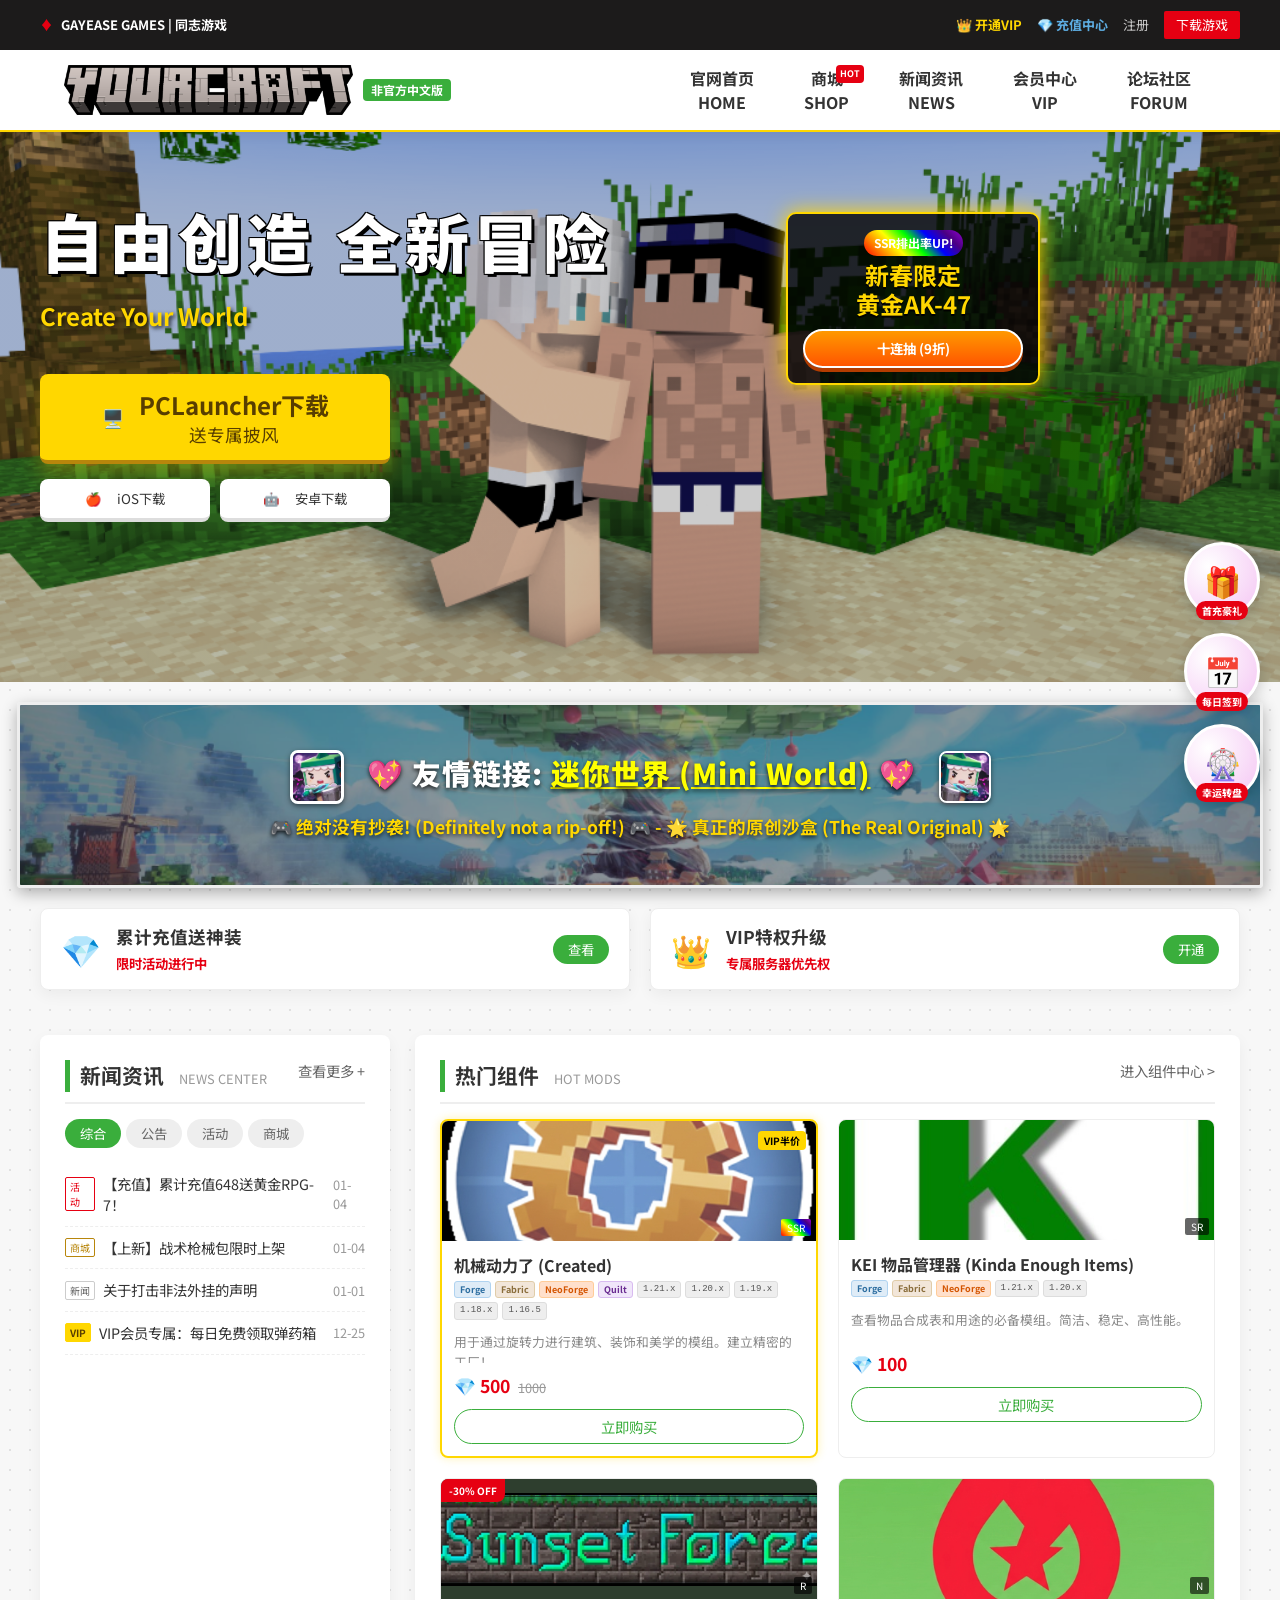
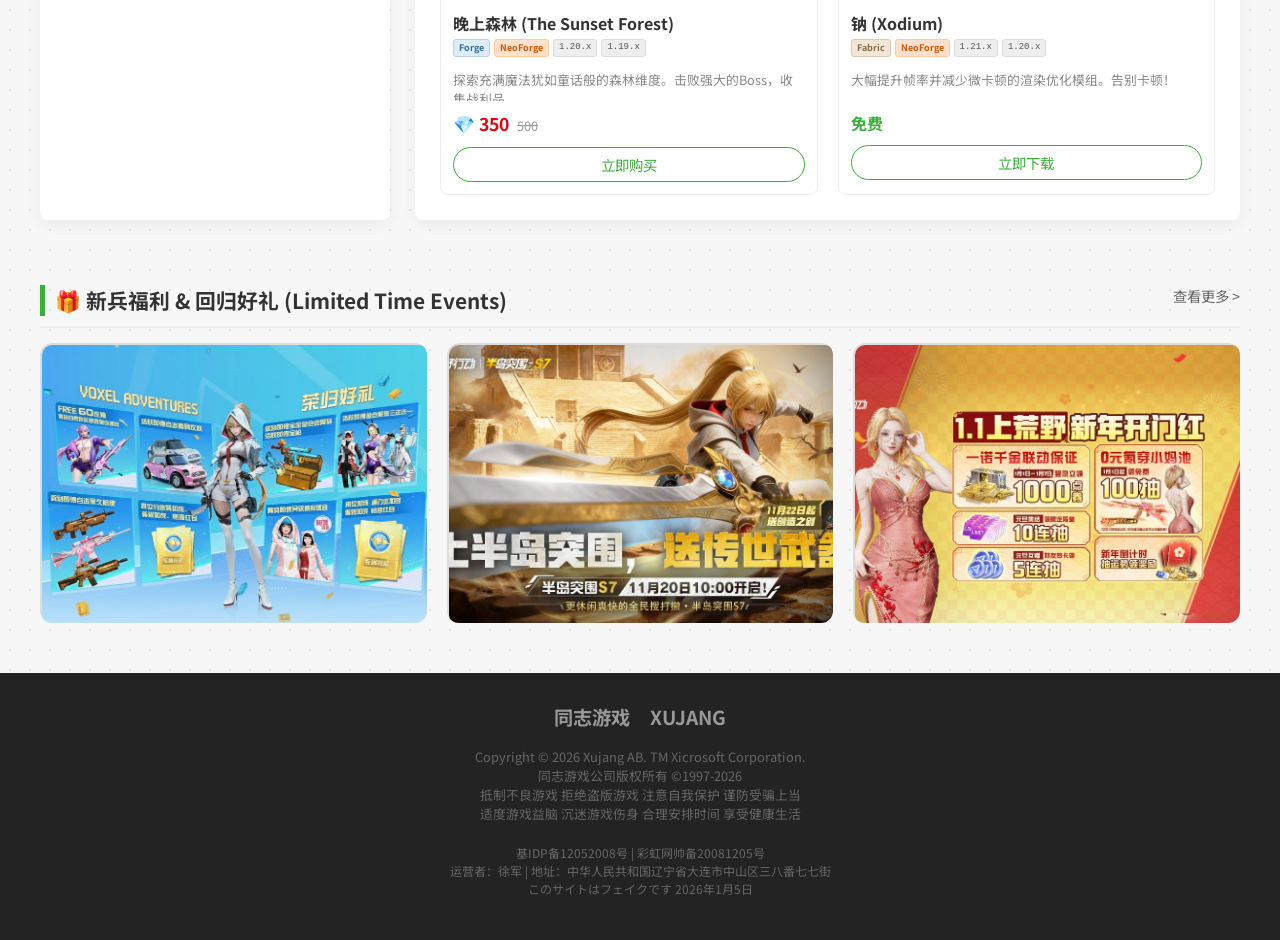
==== index.html @ a00af32f "Update index.html" ====
<!DOCTYPE html>
<html lang="zh-CN">

<head>
    <meta charset="UTF-8">
    <meta name="viewport" content="width=device-width, initial-scale=1.0">
    <title>你的世界 Yourcraft中国版 - 非官方网站</title>
    <link rel="stylesheet" href="style.css">
    <link rel="preconnect" href="https://fonts.googleapis.com">
    <link rel="preconnect" href="https://fonts.gstatic.com" crossorigin>
    <link href="https://fonts.googleapis.com/css2?family=Noto+Sans+SC:wght@400;500;700;900&display=swap"
        rel="stylesheet">
</head>

<body>

    <!-- Floating Icons -->
    <div class="floating-icons">
        <div class="float-item pulse">
            <span class="float-text">首充豪礼</span>
            <div class="float-icon">🎁</div>
        </div>
        <div class="float-item bounce">
            <span class="float-text">每日签到</span>
            <div class="float-icon">📅</div>
        </div>
        <div class="float-item spin">
            <span class="float-text">幸运转盘</span>
            <div class="float-icon">🎡</div>
        </div>
    </div>

    <!-- NetEase Header -->
    <div class="ne-header">
        <div class="ne-header-inner">
            <div class="ne-logo">
                <span class="ne-icon">♦</span>
                <span class="ne-text">GAYEASE GAMES | 同志游戏</span>
            </div>
            <div class="ne-nav">
                <a href="#" class="vip-link">👑 开通VIP</a>
                <a href="#" class="charge-link">💎 充值中心</a>
                <a href="#">注册</a>
                <a href="#" class="ne-accent">下载游戏</a>
            </div>
        </div>
    </div>

    <!-- Game Nav -->
    <nav class="game-nav">
        <div class="logo-area">
            <img src="yourcraft.png" alt="YOURCRAFT Logo">
            <span class="cn-title">非官方中文版</span>
        </div>
        <ul class="nav-links">
            <li><a href="#" class="active">官网首页<br><span>HOME</span></a></li>
            <li><a href="#">商城<br><span>SHOP</span><span class="badge-new">HOT</span></a></li>
            <li><a href="#">新闻资讯<br><span>NEWS</span></a></li>
            <li><a href="#">会员中心<br><span>VIP</span></a></li>
            <li><a href="#">论坛社区<br><span>FORUM</span></a></li>
        </ul>
    </nav>

    <!-- Hero Section -->
    <header class="hero-section"
        style="background-image: linear-gradient(rgba(0,0,0,0.2), rgba(0,0,0,0.2)), url('hero_bg.png');">
        <div class="hero-content">
            <h1 class="hero-slogan">
                <span class="main-slogan">自由创造 全新冒险</span>
                <span class="sub-slogan">Create Your World</span>
            </h1>

            <!-- Gacha Banner -->
            <div class="gacha-banner">
                <div class="gacha-tag">SSR排出率UP!</div>
                <div class="gacha-title">新春限定<br>黄金AK-47</div>
                <button class="btn-gacha">十连抽 (9折)</button>
            </div>

            <div class="hero-actions">
                <button class="btn-download pc-dl">
                    <span class="icon">🖥️</span>
                    <div class="text">
                        <span class="big">PCLauncher下载</span>
                        <span class="small">送专属披风</span>
                    </div>
                </button>
                <div class="mobile-dls">
                    <button class="btn-download mob-dl">
                        <span class="icon">🍎</span> iOS下载
                    </button>
                    <button class="btn-download mob-dl">
                        <span class="icon">🤖</span> 安卓下载
                    </button>
                </div>
            </div>
        </div>
    </header>

    <!-- Mini World Banner (Crossover?) -->
    <div class="mini-world-banner-enhanced">
        <h3>
            <img src="mini_world_icon.png" alt="Mini World Icon"
                style="height: 48px; vertical-align: middle; margin-right: 15px; border: 3px solid white; border-radius: 8px; box-shadow: 0 2px 5px rgba(0,0,0,0.5);">
            💖 友情链接: <a href="https://www.miniworldgame.com/" target="_blank"
                style="color: yellow; text-decoration: underline;">迷你世界 (Mini World)</a> 💖
            <img src="mini_world_icon.png" alt="Mini World Icon"
                style="height: 48px; vertical-align: middle; margin-left: 15px; border: 2px solid white; border-radius: 8px; transform: scaleX(-1); box-shadow: 0 2px 5px rgba(0,0,0,0.5);">
        </h3>
        <p>🎮 绝对没有抄袭! (Definitely not a rip-off!) 🎮 - 🌟 真正的原创沙盒 (The Real Original) 🌟</p>
    </div>

    <!-- Main Content -->
    <main class="main-container">

        <!-- Login Bonus / VIP Promo -->
        <section class="promo-bar">
            <div class="promo-item">
                <span class="promo-icon">💎</span>
                <div class="promo-text">
                    <strong>累计充值送神装</strong>
                    <small>限时活动进行中</small>
                </div>
                <button class="btn-mini">查看</button>
            </div>
            <div class="promo-item">
                <span class="promo-icon">👑</span>
                <div class="promo-text">
                    <strong>VIP特权升级</strong>
                    <small>专属服务器优先权</small>
                </div>
                <button class="btn-mini">开通</button>
            </div>
        </section>

        <!-- News Section -->
        <section class="news-section">
            <div class="section-header">
                <h2>新闻资讯 <small>NEWS CENTER</small></h2>
                <a href="#" class="more-link">查看更多 +</a>
            </div>
            <div class="news-tabs">
                <button class="tab active">综合</button>
                <button class="tab">公告</button>
                <button class="tab">活动</button>
                <button class="tab">商城</button>
            </div>
            <ul class="news-list">
                <li>
                    <span class="tag event">活动</span>
                    <a href="#">【充值】累计充值648送黄金RPG-7！</a>
                    <span class="date">01-04</span>
                </li>
                <li>
                    <span class="tag shop">商城</span>
                    <a href="#">【上新】战术枪械包限时上架</a>
                    <span class="date">01-04</span>
                </li>
                <li>
                    <span class="tag">新闻</span>
                    <a href="#">关于打击非法外挂的声明</a>
                    <span class="date">01-01</span>
                </li>
                <li>
                    <span class="tag vip">VIP</span>
                    <a href="#">VIP会员专属：每日免费领取弹药箱</a>
                    <span class="date">12-25</span>
                </li>
            </ul>
        </section>

        <!-- Mod Showcase (Shop Style) -->
        <section class="mod-section">
            <div class="section-header">
                <h2>热门组件 <small>HOT MODS</small></h2>
                <a href="#" class="more-link">进入组件中心 ></a>
            </div>

            <div class="mod-grid">

                <!-- Mod 1: Created -->
                <div class="mod-card ssr">
                    <div class="vip-tag">VIP半价</div>
                    <div class="mod-img">
                        <img src="icon_created.jpg" alt="Created Mod Icon">
                        <span class="mod-tag">SSR</span>
                    </div>
                    <div class="mod-info">
                        <h3>机械动力了 (Created)</h3>
                        <div class="mod-meta-tags">
                            <span class="meta-tag meta-loader forge">Forge</span>
                            <span class="meta-tag meta-loader fabric">Fabric</span>
                            <span class="meta-tag meta-loader neoforge">NeoForge</span>
                            <span class="meta-tag meta-loader quilt">Quilt</span>
                            <span class="meta-tag meta-ver">1.21.x</span>
                            <span class="meta-tag meta-ver">1.20.x</span>
                            <span class="meta-tag meta-ver">1.19.x</span>
                            <span class="meta-tag meta-ver">1.18.x</span>
                            <span class="meta-tag meta-ver">1.16.5</span>
                        </div>
                        <p class="desc">用于通过旋转力进行建筑、装饰和美学的模组。建立精密的工厂！</p>
                        <div class="price-area">
                            <span class="price">💎 500</span>
                            <span class="original-price">1000</span>
                        </div>
                        <button class="btn-buy">立即购买</button>
                    </div>
                </div>

                <!-- Mod 2: KEI -->
                <div class="mod-card sr">
                    <div class="mod-img">
                        <img src="icon_kei.jpg" alt="KEI Icon">
                        <span class="mod-tag">SR</span>
                    </div>
                    <div class="mod-info">
                        <h3>KEI 物品管理器 (Kinda Enough Items)</h3>
                        <div class="mod-meta-tags">
                            <span class="meta-tag meta-loader forge">Forge</span>
                            <span class="meta-tag meta-loader fabric">Fabric</span>
                            <span class="meta-tag meta-loader neoforge">NeoForge</span>
                            <span class="meta-tag meta-ver">1.21.x</span>
                            <span class="meta-tag meta-ver">1.20.x</span>
                        </div>
                        <p class="desc">查看物品合成表和用途的必备模组。简洁、稳定、高性能。</p>
                        <div class="price-area">
                            <span class="price">💎 100</span>
                        </div>
                        <button class="btn-buy">立即购买</button>
                    </div>
                </div>

                <!-- Mod 3: The Sunset Forest -->
                <div class="mod-card">
                    <div class="discount-tag">-30% OFF</div>
                    <div class="mod-img">
                        <img src="icon_sunset_forest.png" alt="Sunset Forest Icon"
                            style="object-fit: contain; background-color: #2e3e2e;">
                        <span class="mod-tag">R</span>
                    </div>
                    <div class="mod-info">
                        <h3>晚上森林 (The Sunset Forest)</h3>
                        <div class="mod-meta-tags">
                            <span class="meta-tag meta-loader forge">Forge</span>
                            <span class="meta-tag meta-loader neoforge">NeoForge</span>
                            <span class="meta-tag meta-ver">1.20.x</span>
                            <span class="meta-tag meta-ver">1.19.x</span>
                        </div>
                        <p class="desc">探索充满魔法犹如童话般的森林维度。击败强大的Boss，收集战利品。</p>
                        <div class="price-area">
                            <span class="price">💎 350</span>
                            <span class="original-price">500</span>
                        </div>
                        <button class="btn-buy">立即购买</button>
                    </div>
                </div>

                <!-- Mod 4: Xodium -->
                <div class="mod-card">
                    <div class="mod-img">
                        <img src="icon_xodium.png" alt="Xodium Icon">
                        <span class="mod-tag">N</span>
                    </div>
                    <div class="mod-info">
                        <h3>钠 (Xodium)</h3>
                        <div class="mod-meta-tags">
                            <span class="meta-tag meta-loader fabric">Fabric</span>
                            <span class="meta-tag meta-loader neoforge">NeoForge</span>
                            <span class="meta-tag meta-ver">1.21.x</span>
                            <span class="meta-tag meta-ver">1.20.x</span>
                        </div>
                        <p class="desc">大幅提升帧率并减少微卡顿的渲染优化模组。告别卡顿！</p>
                        <div class="price-area">
                            <span class="free">免费</span>
                        </div>
                        <button class="btn-buy">立即下载</button>
                    </div>
                </div>

            </div>
        </section>

        <!-- Skin Promo Section (Events Grid) -->
        <section class="section-container" style="margin-top: 40px; grid-column: 1 / -1;">
            <div class="section-header">
                <h2>🎁 新兵福利 & 回归好礼 (Limited Time Events)</h2>
                <span class="more-link">查看更多 ></span>
            </div>

            <!-- Layout: Top Hero + Bottom Grid -->
            <!-- Layout: Uniform Grid (Clickable Images) -->
            <div class="promo-grid">
                <!-- Banner 1: Voxel Adventures -->
                <a href="#" class="skin-promo-banner clickable-banner">
                    <img src="banner_voxel.png" alt="Voxel Adventures"
                        style="width: 100%; height: 100%; object-fit: cover; border-radius: 12px; border: 2px solid #ddd; box-shadow: 0 4px 10px rgba(0,0,0,0.1);">
                </a>

                <!-- Banner 2: S7 Update -->
                <a href="#" class="skin-promo-banner clickable-banner">
                    <img src="banner_s7.jpg" alt="S7 Update"
                        style="width: 100%; height: 100%; object-fit: cover; border-radius: 12px; border: 2px solid #ddd; box-shadow: 0 4px 10px rgba(0,0,0,0.1);">
                </a>

                <!-- Banner 3: New Year -->
                <a href="#" class="skin-promo-banner clickable-banner">
                    <img src="banner_newyear.jpg" alt="New Year Event"
                        style="width: 100%; height: 100%; object-fit: cover; border-radius: 12px; border: 2px solid #ddd; box-shadow: 0 4px 10px rgba(0,0,0,0.1);">
                </a>
            </div>
        </section>

    </main>

    <footer class="cn-footer">
        <div class="footer-logos">
            <span>同志游戏</span>
            <span>XUJANG</span>
        </div>
        <div class="footer-info">
            <p>Copyright © 2026 Xujang AB. TM Xicrosoft Corporation.<br>
                同志游戏公司版权所有 ©1997-2026 <br>
                抵制不良游戏 拒绝盗版游戏 注意自我保护 谨防受骗上当<br>
                适度游戏益脑 沉迷游戏伤身 合理安排时间 享受健康生活</p>
            <p class="icp-info" style="margin-top: 20px; color: #666; font-size: 12px;">
                基IDP备12052008号 | 彩虹网帅备20081205号<br>
                运营者：徐军 | 地址：中华人民共和国辽宁省大连市中山区三八番七七街<br>
                このサイトはフェイクです 2026年1月5日
            </p>
        </div>
    </footer>

</body>

</html>
---- style.css ----
@charset "UTF-8";

:root {
    --ne-red: #e60012;
    --ne-black: #1c1b1b;
    --mc-green: #3aae3c;
    --gold: #ffd700;
    --gold-dark: #b8860b;
    --vip-purple: #9b59b6;
    --ssr-rainbow: linear-gradient(45deg, #ff0000, #ff7f00, #ffff00, #00ff00, #0000ff, #4b0082, #9400d3);

    --text-main: #333333;
    --bg-light: #f7f7f7;
}

body {
    margin: 0;
    padding: 0;
    font-family: "Noto Sans SC", "Microsoft YaHei", sans-serif;
    color: var(--text-main);
    background-color: var(--bg-light);
    line-height: 1.5;
    /* 背景にうっすら「課金」を連想させるダイヤモンドパターン（冗談半分） */
    background-image: radial-gradient(#e0e0e0 10%, transparent 10%);
    background-size: 20px 20px;
}

a {
    text-decoration: none;
    color: inherit;
    transition: 0.2s;
}

ul {
    list-style: none;
    padding: 0;
    margin: 0;
}

button {
    font-family: inherit;
}

/* Animations */
@keyframes pulse {
    0% {
        transform: scale(1);
    }

    50% {
        transform: scale(1.05);
        box-shadow: 0 0 15px rgba(255, 215, 0, 0.8);
    }

    100% {
        transform: scale(1);
    }
}

@keyframes bounce {

    0%,
    20%,
    50%,
    80%,
    100% {
        transform: translateY(0);
    }

    40% {
        transform: translateY(-10px);
    }

    60% {
        transform: translateY(-5px);
    }
}

@keyframes spin {
    0% {
        transform: rotate(0deg);
    }

    100% {
        transform: rotate(360deg);
    }
}

@keyframes shine {
    0% {
        background-position: -200%;
    }

    100% {
        background-position: 200%;
    }
}

/* Floating Icons */
.floating-icons {
    position: fixed;
    right: 20px;
    bottom: 100px;
    z-index: 2000;
    display: flex;
    flex-direction: column;
    gap: 15px;
}

.float-item {
    width: 70px;
    height: 70px;
    background: radial-gradient(circle at 30% 30%, #fff, #f4c4f3);
    border-radius: 50%;
    border: 3px solid #fff;
    box-shadow: 0 5px 15px rgba(0, 0, 0, 0.2);
    display: flex;
    flex-direction: column;
    align-items: center;
    justify-content: center;
    cursor: pointer;
    position: relative;
    transition: transform 0.2s;
}

.float-item:hover {
    transform: scale(1.1);
}

.float-icon {
    font-size: 30px;
}

.float-text {
    font-size: 10px;
    background: var(--ne-red);
    color: white;
    padding: 2px 6px;
    border-radius: 10px;
    position: absolute;
    bottom: -5px;
    white-space: nowrap;
    font-weight: bold;
}

.pulse {
    animation: pulse 2s infinite;
}

.bounce {
    animation: bounce 3s infinite;
}

/* Header */
.ne-header {
    background-color: var(--ne-black);
    height: 50px;
    color: #ccc;
    font-size: 13px;
    position: relative;
    z-index: 1000;
}

.ne-header-inner {
    max-width: 1200px;
    margin: 0 auto;
    height: 100%;
    display: flex;
    justify-content: space-between;
    align-items: center;
    padding: 0 20px;
}

.ne-logo {
    display: flex;
    align-items: center;
    gap: 8px;
    font-weight: bold;
    color: white;
}

.ne-icon {
    color: var(--ne-red);
}

.ne-nav {
    display: flex;
    gap: 15px;
    align-items: center;
}

.ne-nav a:hover {
    color: white;
}

.vip-link {
    color: var(--gold);
    display: flex;
    align-items: center;
    gap: 4px;
    font-weight: bold;
    animation: pulse 3s infinite;
}

.charge-link {
    color: #5dade2;
    font-weight: bold;
}

.ne-accent {
    background: var(--ne-red);
    color: white !important;
    padding: 4px 12px;
    border-radius: 2px;
}

/* Game Nav */
.game-nav {
    background: rgba(255, 255, 255, 0.98);
    height: 80px;
    border-bottom: 2px solid var(--gold);
    /* Gold Border */
    position: sticky;
    top: 0;
    z-index: 900;
    box-shadow: 0 5px 10px rgba(0, 0, 0, 0.05);
}

.game-nav .logo-area {
    float: left;
    height: 100%;
    margin-left: 5%;
    display: flex;
    align-items: center;
    gap: 10px;
}

.game-nav .logo-area img {
    height: 50px;
    width: auto;
}

.cn-title {
    background: var(--mc-green);
    color: white;
    padding: 2px 8px;
    border-radius: 4px;
    font-size: 12px;
    font-weight: bold;
}

.nav-links {
    float: right;
    margin-right: 5%;
    display: flex;
    height: 100%;
}

.nav-links li {
    height: 100%;
}

.nav-links a {
    display: flex;
    flex-direction: column;
    justify-content: center;
    align-items: center;
    padding: 0 25px;
    height: 100%;
    font-size: 16px;
    font-weight: bold;
    color: #333;
    position: relative;
}

.badge-new {
    position: absolute;
    top: 15px;
    right: 10px;
    background: var(--ne-red);
    color: white;
    font-size: 9px;
    padding: 2px 4px;
    border-radius: 4px;
    animation: bounce 2s infinite;
}

/* Hero Section */
.hero-section {
    height: 550px;
    background: linear-gradient(rgba(0, 0, 0, 0.2), rgba(0, 0, 0, 0.2)), url('https://placehold.co/1920x600/55cc55/222222?text=Minecraft+China+Server');
    background-size: cover;
    background-position: center;
    position: relative;
    overflow: hidden;
    color: white;
}

.hero-content {
    max-width: 1200px;
    margin: 0 auto;
    padding: 60px 20px;
    position: relative;
    height: 100%;
}

.hero-slogan {
    margin: 0;
    text-shadow: 0 4px 10px rgba(0, 0, 0, 0.8);
    position: relative;
    z-index: 10;
}

.main-slogan {
    display: block;
    font-size: 4rem;
    font-weight: 900;
    letter-spacing: 5px;
    color: #ffffff;
    text-shadow:
        3px 3px 0 #000,
        -1px -1px 0 #000,
        1px -1px 0 #000,
        -1px 1px 0 #000,
        1px 1px 0 #000;
}

.sub-slogan {
    display: block;
    font-size: 1.5rem;
    margin-top: 10px;
    color: #ffd700;
    text-shadow: 2px 2px 4px rgba(0, 0, 0, 0.8);
    font-weight: bold;
}

/* Gacha Banner Overlay */
.gacha-banner {
    position: absolute;
    right: 220px;
    /* Adjust based on character pos */
    top: 80px;
    background: rgba(0, 0, 0, 0.8);
    border: 2px solid var(--gold);
    border-radius: 10px;
    padding: 15px;
    text-align: center;
    width: 220px;
    box-shadow: 0 0 20px var(--gold);
    animation: pulse 4s infinite;
}

.gacha-tag {
    background: var(--ssr-rainbow);
    color: white;
    font-weight: bold;
    font-size: 12px;
    display: inline-block;
    padding: 4px 10px;
    border-radius: 20px;
    margin-bottom: 5px;
}

.gacha-title {
    color: var(--gold);
    font-size: 1.5rem;
    font-weight: bold;
    line-height: 1.2;
    margin-bottom: 10px;
    text-shadow: 0 2px 0 #000;
}

.btn-gacha {
    background: linear-gradient(to bottom, #ff9900, #ff5500);
    border: 2px solid #ffffff;
    color: white;
    font-weight: bold;
    width: 100%;
    padding: 8px;
    border-radius: 20px;
    cursor: pointer;
    box-shadow: 0 4px 0 #b33c00;
}

.btn-gacha:active {
    box-shadow: none;
    transform: translateY(4px);
}

/* Download Buttons */
.hero-actions {
    margin-top: 40px;
    display: flex;
    flex-direction: column;
    gap: 15px;
    max-width: 350px;
}

.btn-download {
    background: var(--gold);
    border: none;
    border-bottom: 4px solid var(--gold-dark);
    color: #583e00;
    border-radius: 8px;
    padding: 10px 20px;
    cursor: pointer;
    display: flex;
    align-items: center;
    justify-content: center;
    gap: 15px;
    position: relative;
    overflow: hidden;
}

/* Shiny effect on button */
.btn-download::after {
    content: '';
    position: absolute;
    top: 0;
    left: -100%;
    width: 50%;
    height: 100%;
    background: linear-gradient(skewX(-20deg), transparent 0%, rgba(255, 255, 255, 0.4) 50%, transparent 100%);
    animation: shine 3s infinite;
}

.btn-download.pc-dl {
    height: 90px;
    font-size: 1.1rem;
    box-shadow: 0 10px 20px rgba(255, 215, 0, 0.3);
}

.big {
    display: block;
    font-size: 1.5rem;
    font-weight: bold;
}

.mobile-dls {
    display: flex;
    gap: 10px;
}

.mobile-dls .btn-download {
    flex: 1;
    background: #fff;
    color: #333;
    border-bottom-color: #ddd;
    padding: 10px;
}

.hero-character {
    position: absolute;
    right: 20px;
    bottom: 0;
    pointer-events: none;
}

/* Main Content */
.main-container {
    max-width: 1200px;
    margin: -40px auto 50px;
    position: relative;
    padding: 0 20px;
    display: grid;
    grid-template-columns: 350px 1fr;
    gap: 25px;
}

/* Promo Bar */
.promo-bar {
    grid-column: 1 / -1;
    display: flex;
    gap: 20px;
    margin-bottom: 20px;
}

.promo-item {
    flex: 1;
    background: white;
    padding: 15px 20px;
    border-radius: 8px;
    display: flex;
    align-items: center;
    gap: 15px;
    box-shadow: 0 5px 15px rgba(0, 0, 0, 0.05);
    border: 1px solid #eee;
}

.promo-icon {
    font-size: 2rem;
}

.promo-text {
    flex: 1;
}

.promo-text strong {
    display: block;
    color: var(--text-main);
    font-size: 1.1rem;
}

.promo-text small {
    color: var(--ne-red);
    font-weight: bold;
}

.btn-mini {
    background: var(--mc-green);
    color: white;
    border: none;
    padding: 5px 15px;
    border-radius: 20px;
    cursor: pointer;
}

/* News Section */
.news-section {
    background: white;
    padding: 25px;
    border-radius: 8px;
    box-shadow: 0 5px 15px rgba(0, 0, 0, 0.05);
}

.section-header {
    display: flex;
    justify-content: space-between;
    border-bottom: 2px solid #eee;
    margin-bottom: 15px;
    padding-bottom: 10px;
}

.section-header h2 {
    margin: 0;
    font-size: 1.3rem;
    border-left: 5px solid var(--mc-green);
    padding-left: 10px;
}

.section-header small {
    font-size: 0.8rem;
    color: #999;
    margin-left: 10px;
    font-weight: normal;
}

.more-link {
    font-size: 0.9rem;
    color: #666;
}

.news-tabs {
    display: flex;
    gap: 5px;
    margin-bottom: 15px;
}

.tab {
    background: #eee;
    border: none;
    padding: 5px 15px;
    border-radius: 15px;
    cursor: pointer;
    color: #666;
}

.tab.active {
    background: var(--mc-green);
    color: white;
}

.news-list li {
    display: flex;
    align-items: center;
    padding: 10px 0;
    border-bottom: 1px dashed #eee;
    font-size: 0.9rem;
}

.tag {
    border: 1px solid #ccc;
    font-size: 10px;
    padding: 1px 4px;
    margin-right: 8px;
    border-radius: 2px;
    color: #666;
}

.tag.event {
    border-color: var(--ne-red);
    color: var(--ne-red);
}

.tag.shop {
    border-color: var(--gold-dark);
    color: var(--gold-dark);
}

.tag.vip {
    background: var(--gold);
    border-color: var(--gold);
    color: #583e00;
    font-weight: bold;
}

.date {
    margin-left: auto;
    color: #999;
    font-size: 0.8rem;
}

/* Mod Store Section */
.mod-section {
    background: white;
    padding: 25px;
    border-radius: 8px;
    box-shadow: 0 5px 15px rgba(0, 0, 0, 0.05);
}

.mod-grid {
    display: grid;
    grid-template-columns: repeat(2, 1fr);
    gap: 20px;
}

.mod-card {
    border: 1px solid #eee;
    border-radius: 8px;
    overflow: hidden;
    position: relative;
    transition: 0.2s;
}

.mod-card:hover {
    transform: translateY(-3px);
    box-shadow: 0 10px 20px rgba(0, 0, 0, 0.1);
}

/* Rarity Styles */
.mod-card.ssr {
    border: 2px solid var(--gold);
    box-shadow: 0 0 10px rgba(255, 215, 0, 0.3);
}

.ssr .mod-img .mod-tag {
    background: var(--ssr-rainbow);
}

.vip-tag {
    position: absolute;
    top: 10px;
    right: 10px;
    background: var(--gold);
    color: #000;
    font-size: 10px;
    font-weight: bold;
    padding: 2px 6px;
    border-radius: 4px;
    z-index: 10;
}

.discount-tag {
    position: absolute;
    top: 0;
    left: 0;
    background: var(--ne-red);
    color: white;
    font-size: 10px;
    font-weight: bold;
    padding: 4px 8px;
    border-bottom-right-radius: 8px;
    z-index: 10;
}

.mod-img {
    height: 120px;
    background: #f9f9f9;
    position: relative;
    display: flex;
    align-items: center;
    justify-content: center;
    overflow: hidden;
}

.mod-img img {
    width: 100%;
    height: 100%;
    object-fit: cover;
    transition: transform 0.3s;
}

.mod-card:hover .mod-img img {
    transform: scale(1.1);
}

.mod-tag {
    position: absolute;
    bottom: 5px;
    right: 5px;
    background: rgba(0, 0, 0, 0.6);
    color: white;
    padding: 1px 6px;
    border-radius: 2px;
    font-size: 10px;
}

.mod-info {
    padding: 12px;
}

.mod-info h3 {
    margin: 0 0 4px 0;
    font-size: 1rem;
}

.desc {
    font-size: 0.8rem;
    color: #888;
    margin-bottom: 10px;
    height: 2.4em;
    overflow: hidden;
}

.price-area {
    display: flex;
    align-items: baseline;
    gap: 8px;
    margin-bottom: 10px;
}

.price {
    font-weight: bold;
    color: var(--ne-red);
    font-size: 1.1rem;
}

.original-price {
    text-decoration: line-through;
    color: #999;
    font-size: 0.8rem;
}

.free {
    color: var(--mc-green);
    font-weight: bold;
}

.btn-buy {
    width: 100%;
    background: white;
    border: 1px solid var(--mc-green);
    color: var(--mc-green);
    padding: 6px 0;
    border-radius: 20px;
    cursor: pointer;
    font-size: 0.9rem;
}

.btn-buy:hover {
    background: var(--mc-green);
    color: white;
}

.btn-buy:hover {
    background: var(--mc-green);
    color: white;
}

/* Mod Meta Tags */
.mod-meta-tags {
    display: flex;
    flex-wrap: wrap;
    gap: 4px;
    margin-bottom: 8px;
}

.meta-tag {
    font-size: 9px;
    padding: 1px 5px;
    border-radius: 3px;
    border: 1px solid #ddd;
    color: #666;
    background: #f5f5f5;
}

.meta-loader.forge {
    background: #dfecf7;
    border-color: #b0d3f0;
    color: #2c6da0;
    font-weight: bold;
}

.meta-loader.fabric {
    background: #f2e6d9;
    border-color: #e0cca8;
    color: #8a6d3b;
    font-weight: bold;
}

.meta-loader.neoforge {
    background: #ffe0cc;
    border-color: #ffcc99;
    color: #d35400;
    font-weight: bold;
}

.meta-loader.quilt {
    background: #f0e6fa;
    border-color: #d8bbf0;
    color: #6a2c91;
    font-weight: bold;
}

.meta-ver {
    background: #eee;
    color: #555;
    font-family: monospace;
}

/* Footer */
.cn-footer {
    background: #232323;
    color: #666;
    padding: 30px 0;
    text-align: center;
    margin-top: 40px;
    font-size: 0.8rem;
}

.footer-logos {
    margin-bottom: 15px;
    color: #999;
    font-size: 1.2rem;
    font-weight: bold;
    display: flex;
    justify-content: center;
    gap: 20px;
}

/* Mini World Banner Enhanced */
.mini-world-banner-enhanced {
    max-width: 1200px;
    margin: 20px auto 60px;
    background: url('mini_world_banner_v2.png') center/cover no-repeat;
    position: relative;
    z-index: 5;
    padding: 20px;
    border-radius: 4px;
    /* More corporate radius */
    text-align: center;
    border: 3px solid #eee;
    /* Neutral border */
    box-shadow: 0 5px 15px rgba(0, 0, 0, 0.3);
    /* Professional shadow */
    display: flex;
    flex-direction: column;
    justify-content: center;
    align-items: center;
    height: 140px;
    overflow: hidden;
}

.mini-world-banner-enhanced::before {
    content: '';
    position: absolute;
    top: 0;
    left: 0;
    right: 0;
    bottom: 0;
    background: rgba(0, 0, 0, 0.4);
    /* Dark overlay */
    z-index: 1;
}

.mini-world-banner-enhanced h3,
.mini-world-banner-enhanced p {
    position: relative;
    z-index: 2;
    text-shadow: 0 2px 4px rgba(0, 0, 0, 0.8);
}

.mini-world-banner-enhanced h3 {
    margin: 0;
    color: #fff;
    font-size: 1.8rem;
    font-weight: 900;
    letter-spacing: 1px;
}

.mini-world-banner-enhanced p {
    margin: 10px 0 0;
    font-size: 1.1rem;
    color: #ffd700;
    font-weight: bold;
}

/* Skin Promo */
.skin-promo-banner {
    position: relative;
    margin-top: 15px;
    cursor: pointer;
    transition: transform 0.2s;
}

.skin-promo-banner:hover {
    transform: scale(1.01);
}

.btn-claim-reward {
    position: absolute;
    bottom: 20px;
    left: 50%;
    transform: translateX(-50%);
    background: linear-gradient(180deg, #ffeb3b, #fbc02d);
    color: #d32f2f;
    border: 2px solid #fff;
    padding: 10px 40px;
    font-size: 1.2rem;
    font-weight: 900;
    border-radius: 50px;
    box-shadow: 0 4px 0 #f57f17, 0 10px 20px rgba(0, 0, 0, 0.3);
    cursor: pointer;
    animation: bounce 2s infinite;
}

.btn-claim-reward:hover {
    background: linear-gradient(180deg, #ffffff, #fff176);
}

@keyframes bounce {

    0%,
    20%,
    50%,
    80%,
    100% {
        transform: translateX(-50%) translateY(0);
    }

    40% {
        transform: translateX(-50%) translateY(-10px);
    }

    60% {
        transform: translateX(-50%) translateY(-5px);
    }
}


/* Promo Grid (Horizontal) */
.promo-grid {
    display: flex;
    justify-content: space-between;
    gap: 20px;
}

.promo-grid .skin-promo-banner {
    flex: 1;
    margin-top: 0;
    /* Override default if needed */
}

/* Adjust button size for smaller columns */
.promo-grid .btn-claim-reward {
    padding: 8px 20px;
    font-size: 1rem;
    width: 80%;
    white-space: nowrap;
}


/* Promo Layout Updates */
.hero-btn {
    padding: 15px 50px !important;
    font-size: 1.5rem !important;
    bottom: 30px !important;
    text-shadow: 0 2px 4px rgba(0, 0, 0, 0.5);
}

.sub-btn {
    padding: 10px 30px !important;
    font-size: 1.1rem !important;
    bottom: 20px !important;
    width: auto !important;
    white-space: nowrap;
    color: #fff !important;
    text-shadow: 0 1px 3px rgba(0, 0, 0, 0.8) !important;
    border: 2px solid rgba(255, 255, 255, 0.8) !important;
}


/* Clickable Banner Hover Effects */
.clickable-banner {
    display: block;
    height: 280px;
    /* Force consistent and taller height */
    transition: transform 0.3s cubic-bezier(0.25, 0.8, 0.25, 1), box-shadow 0.3s;
    text-decoration: none;
    position: relative;
    overflow: hidden;
    border-radius: 12px;
}

.clickable-banner:hover {
    transform: translateY(-8px) scale(1.05);
    /* slightly stronger effect */
    box-shadow: 0 15px 30px rgba(0, 0, 0, 0.3) !important;
    z-index: 10;
}

.clickable-banner img {
    transition: filter 0.3s;
}

.clickable-banner:hover img {
    filter: brightness(1.1);
}
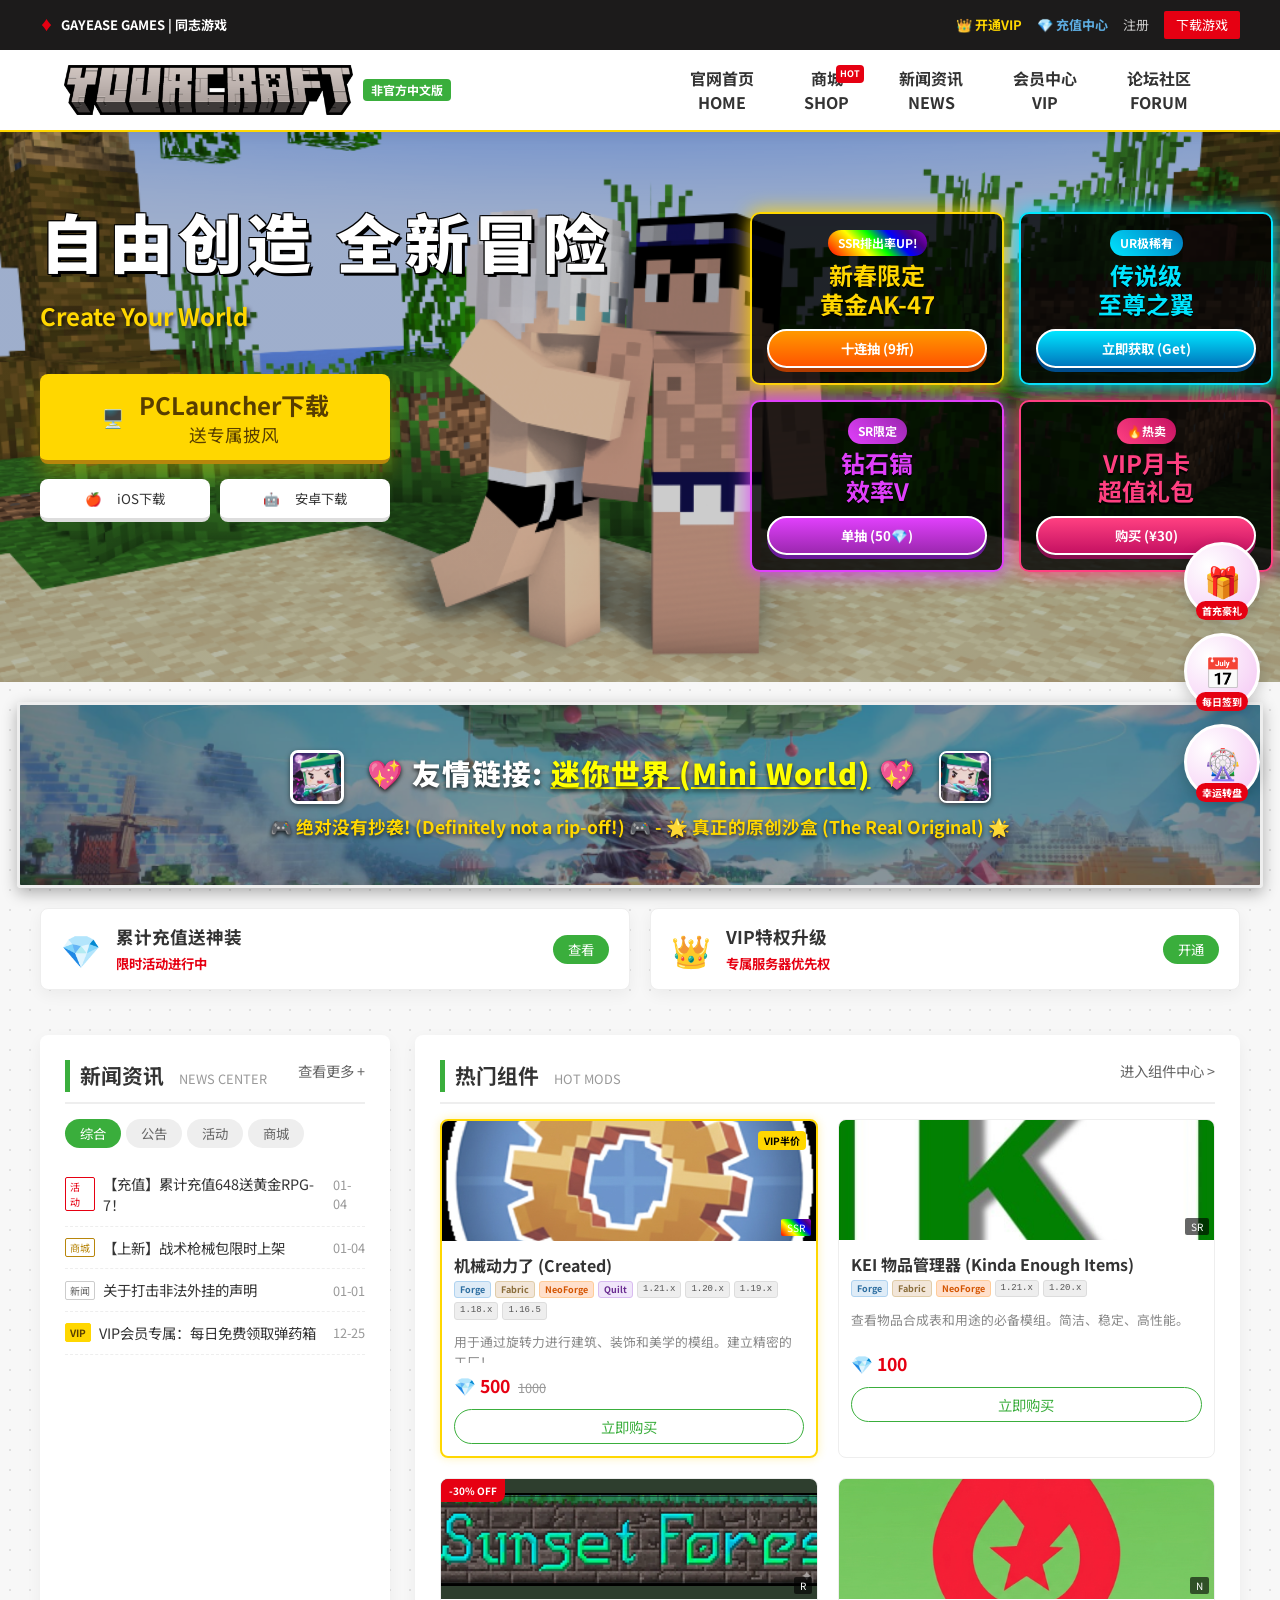
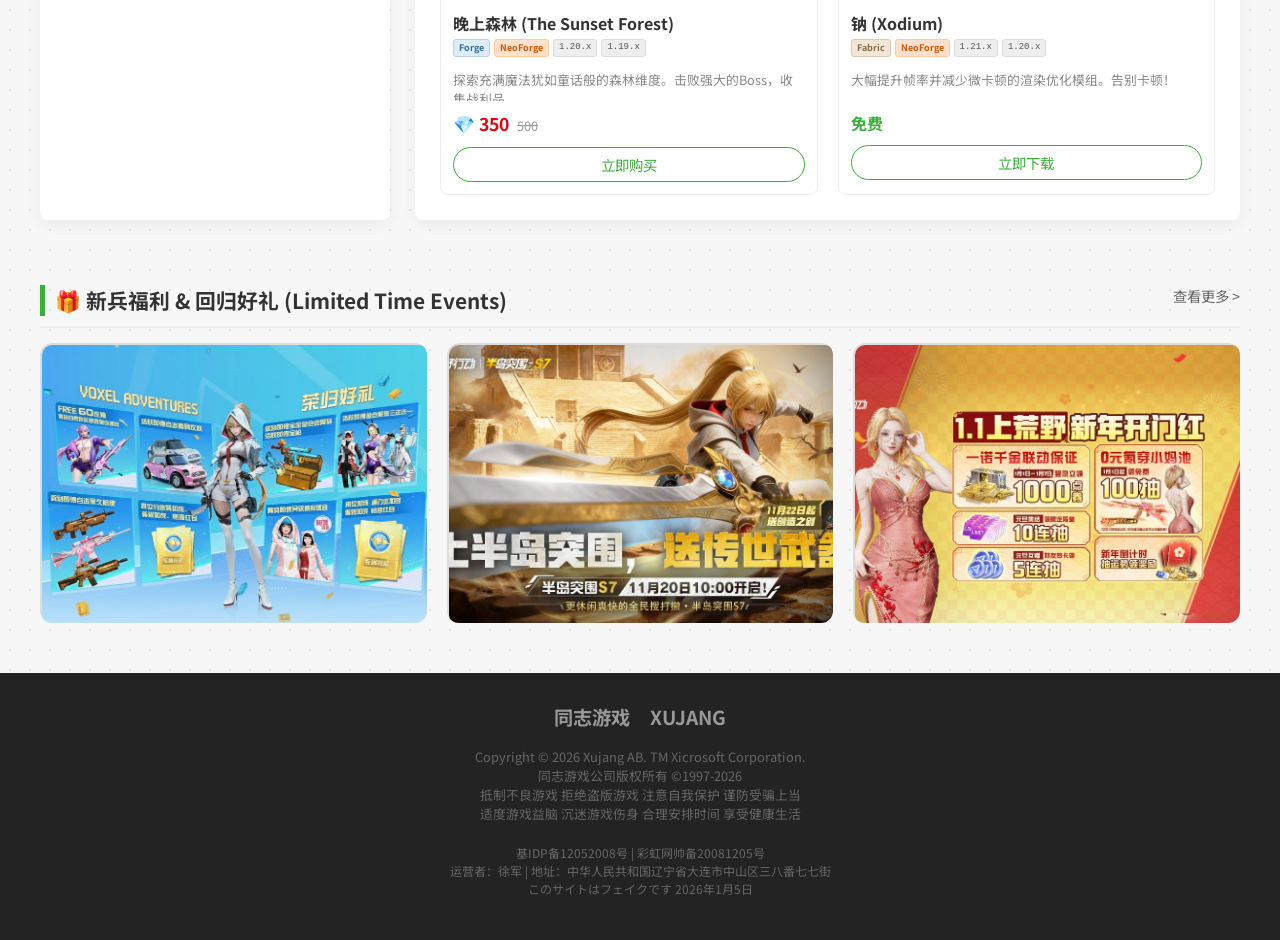
==== commit bc90b001: "リアルごみ" ====
--- a/index.html
+++ b/index.html
@@ -70,11 +70,41 @@
                 <span class="sub-slogan">Create Your World</span>
             </h1>
 
-            <!-- Gacha Banner -->
-            <div class="gacha-banner">
-                <div class="gacha-tag">SSR排出率UP!</div>
-                <div class="gacha-title">新春限定<br>黄金AK-47</div>
-                <button class="btn-gacha">十连抽 (9折)</button>
+            <!-- Gacha Container -->
+            <div class="gacha-container">
+                <!-- Banner 1: AK-47 -->
+                <div class="gacha-banner">
+                    <div class="gacha-tag">SSR排出率UP!</div>
+                    <div class="gacha-title">新春限定<br>黄金AK-47</div>
+                    <button class="btn-gacha">十连抽 (9折)</button>
+                </div>
+
+                <!-- Banner 2: Wings -->
+                <div class="gacha-banner" style="border-color: #00e5ff; box-shadow: 0 0 20px #00e5ff;">
+                    <div class="gacha-tag" style="background: linear-gradient(45deg, #00e5ff, #0077be);">UR极稀有</div>
+                    <div class="gacha-title" style="color: #00e5ff;">传说级<br>至尊之翼</div>
+                    <button class="btn-gacha"
+                        style="background: linear-gradient(to bottom, #00e5ff, #0077be); box-shadow: 0 4px 0 #004c8c;">立即获取
+                        (Get)</button>
+                </div>
+
+                <!-- Banner 3: Diamond Pickaxe -->
+                <div class="gacha-banner" style="border-color: #e040fb; box-shadow: 0 0 20px #e040fb;">
+                    <div class="gacha-tag" style="background: linear-gradient(45deg, #e040fb, #9c27b0);">SR限定</div>
+                    <div class="gacha-title" style="color: #e040fb;">钻石镐<br>效率V</div>
+                    <button class="btn-gacha"
+                        style="background: linear-gradient(to bottom, #e040fb, #9c27b0); box-shadow: 0 4px 0 #6a1b9a;">单抽
+                        (50💎)</button>
+                </div>
+
+                <!-- Banner 4: VIP Pass -->
+                <div class="gacha-banner" style="border-color: #ff4081; box-shadow: 0 0 20px #ff4081;">
+                    <div class="gacha-tag" style="background: linear-gradient(45deg, #ff4081, #c51162);">🔥热卖</div>
+                    <div class="gacha-title" style="color: #ff4081;">VIP月卡<br>超值礼包</div>
+                    <button class="btn-gacha"
+                        style="background: linear-gradient(to bottom, #ff4081, #c51162); box-shadow: 0 4px 0 #880e4f;">购买
+                        (¥30)</button>
+                </div>
             </div>
 
             <div class="hero-actions">
--- a/style.css
+++ b/style.css
@@ -1015,4 +1015,30 @@
 
 .clickable-banner:hover img {
     filter: brightness(1.1);
-}+}
+/* Gacha Container */
+.gacha-container {
+    position: absolute;
+    right: 50px;
+    top: 80px;
+    display: flex;
+    gap: 20px;
+    z-index: 20;
+}
+
+/* Reset individual banner positioning */
+.gacha-banner {
+    position: relative !important;
+    right: auto !important;
+    top: auto !important;
+}
+
+
+/* Update Gacha Container to 2x2 Grid */
+.gacha-container {
+    display: grid !important;
+    grid-template-columns: repeat(2, 1fr);
+    gap: 15px !important;
+    width: 460px;
+}
+
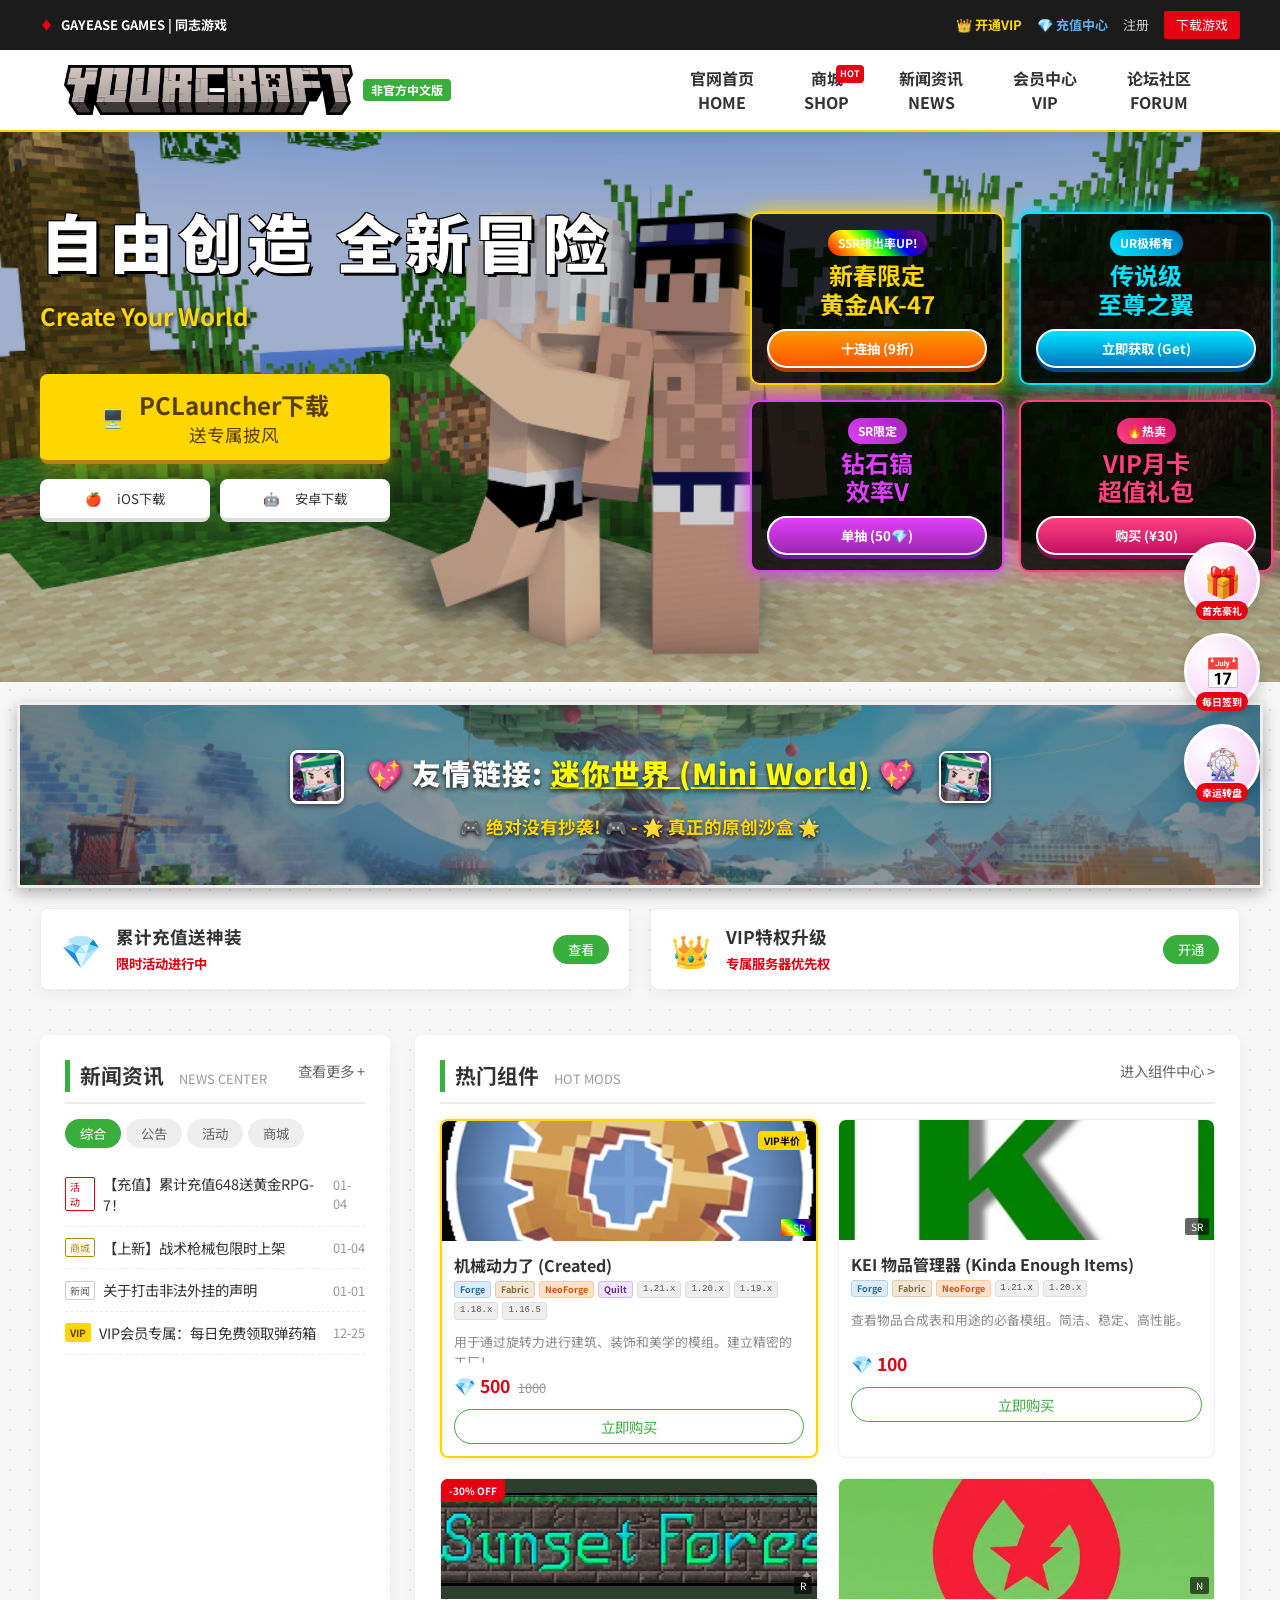
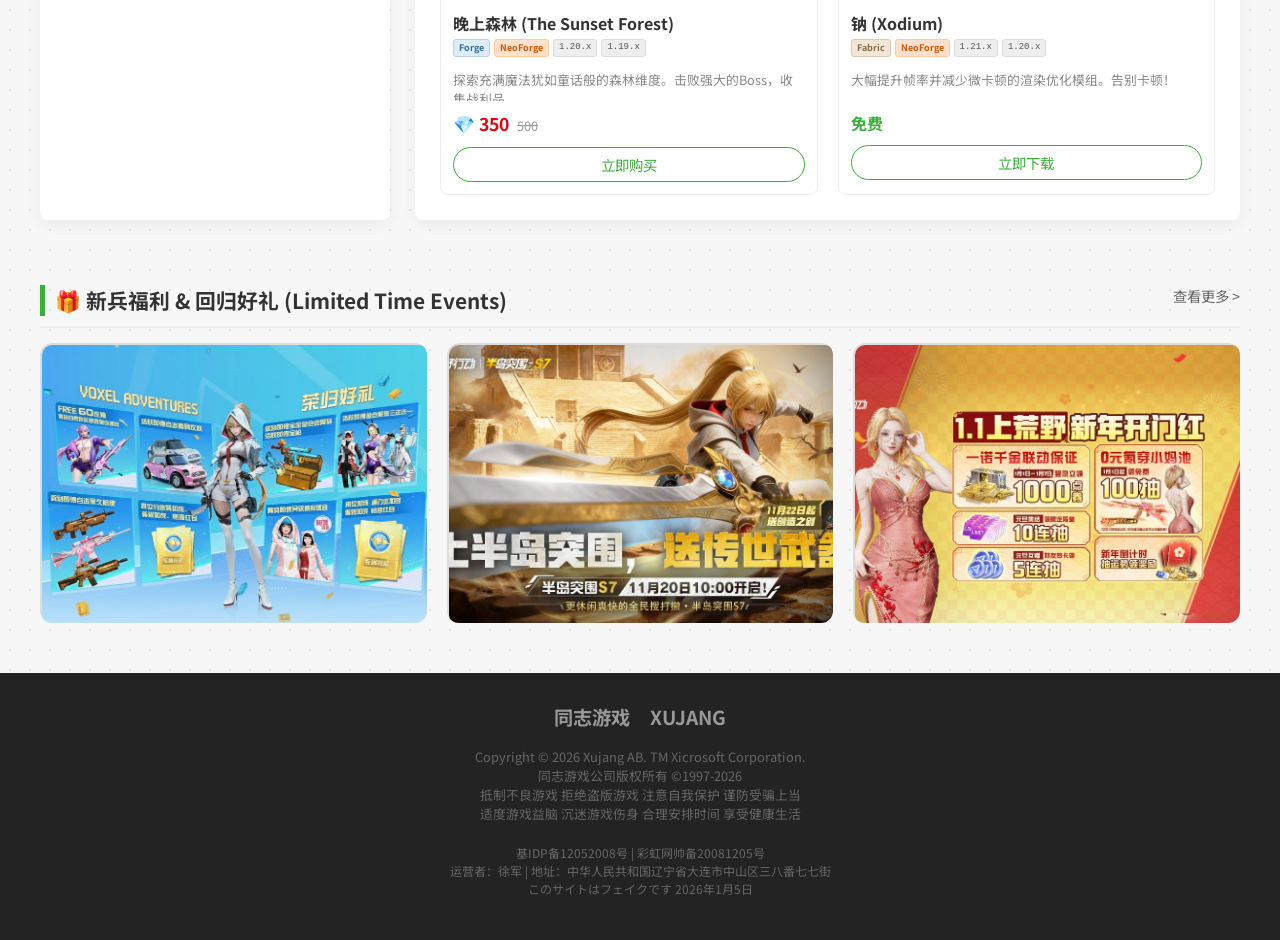
==== commit cf95c066: "Remove redundant text from description paragraph" ====
--- a/index.html
+++ b/index.html
@@ -137,7 +137,7 @@
             <img src="mini_world_icon.png" alt="Mini World Icon"
                 style="height: 48px; vertical-align: middle; margin-left: 15px; border: 2px solid white; border-radius: 8px; transform: scaleX(-1); box-shadow: 0 2px 5px rgba(0,0,0,0.5);">
         </h3>
-        <p>🎮 绝对没有抄袭! (Definitely not a rip-off!) 🎮 - 🌟 真正的原创沙盒 (The Real Original) 🌟</p>
+        <p>🎮 绝对没有抄袭! 🎮 - 🌟 真正的原创沙盒 🌟</p>
     </div>
 
     <!-- Main Content -->
@@ -362,4 +362,4 @@
 
 </body>
 
-</html>+</html>
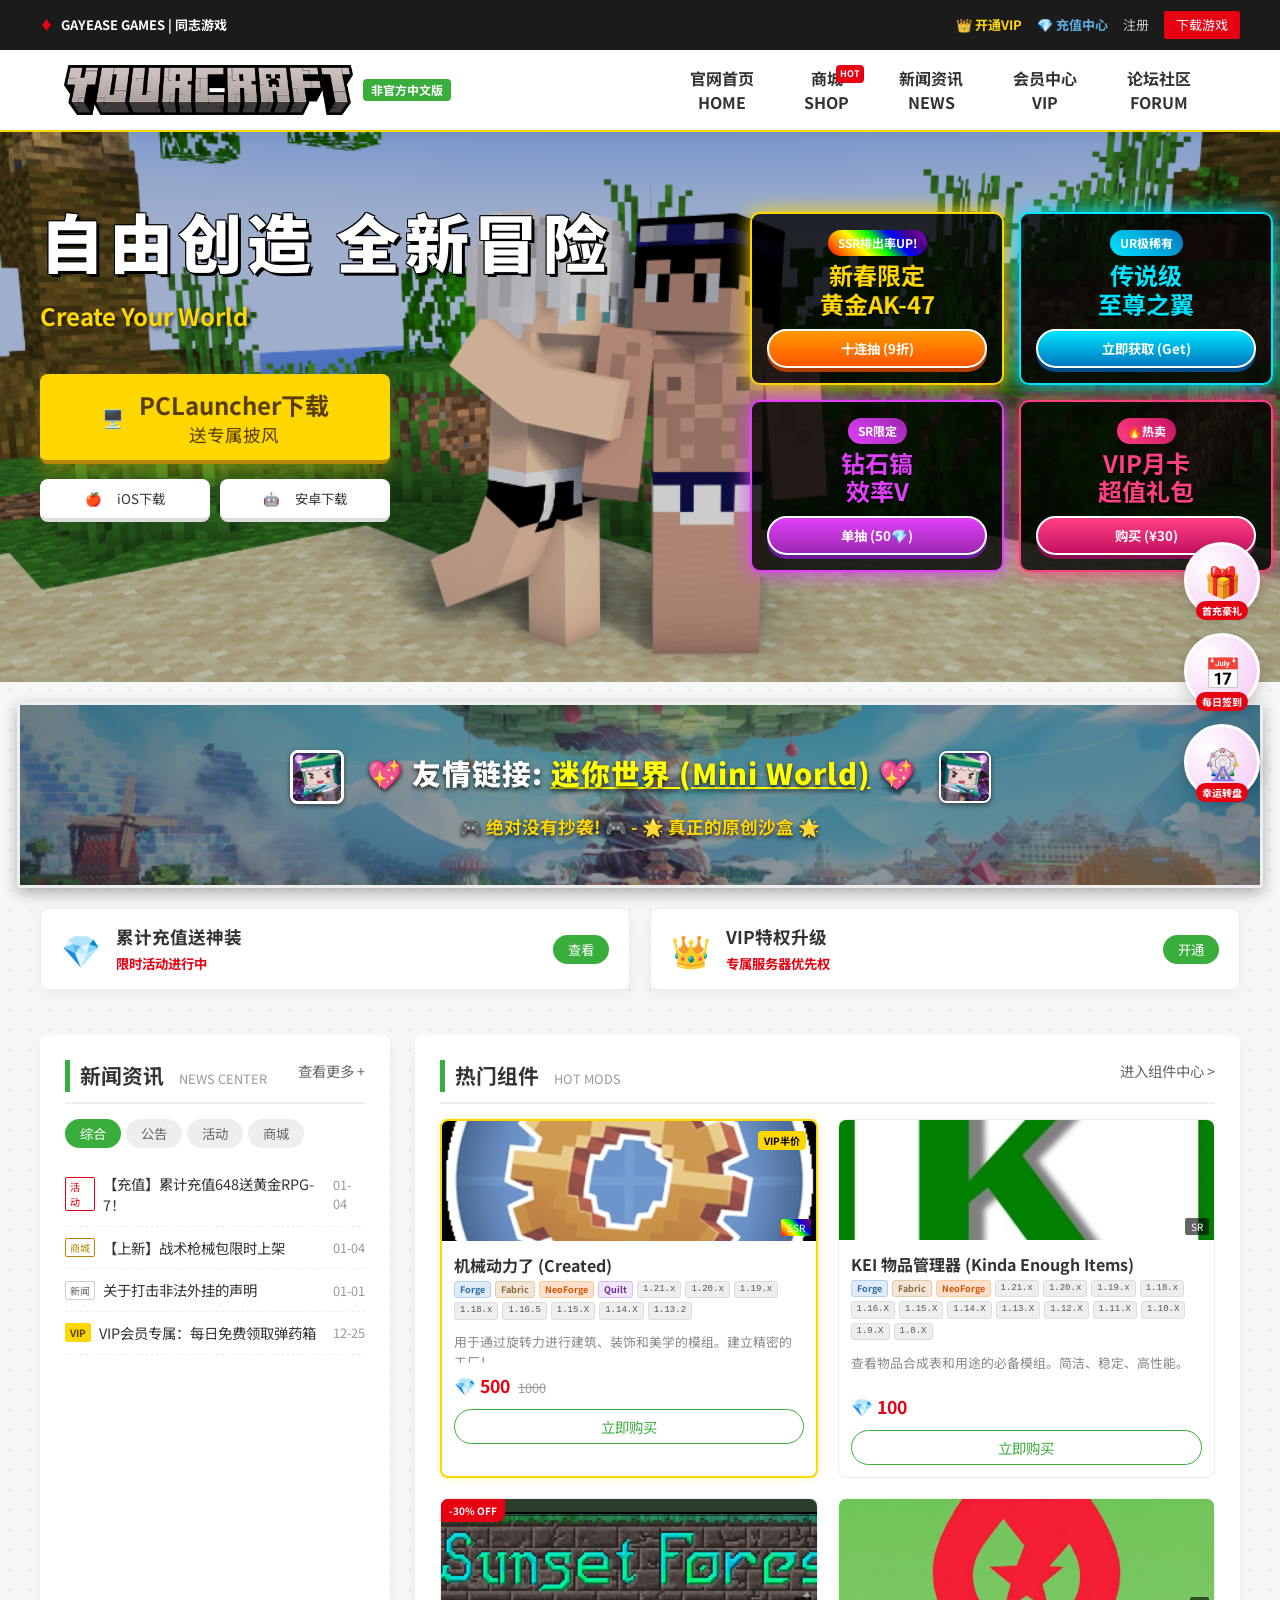
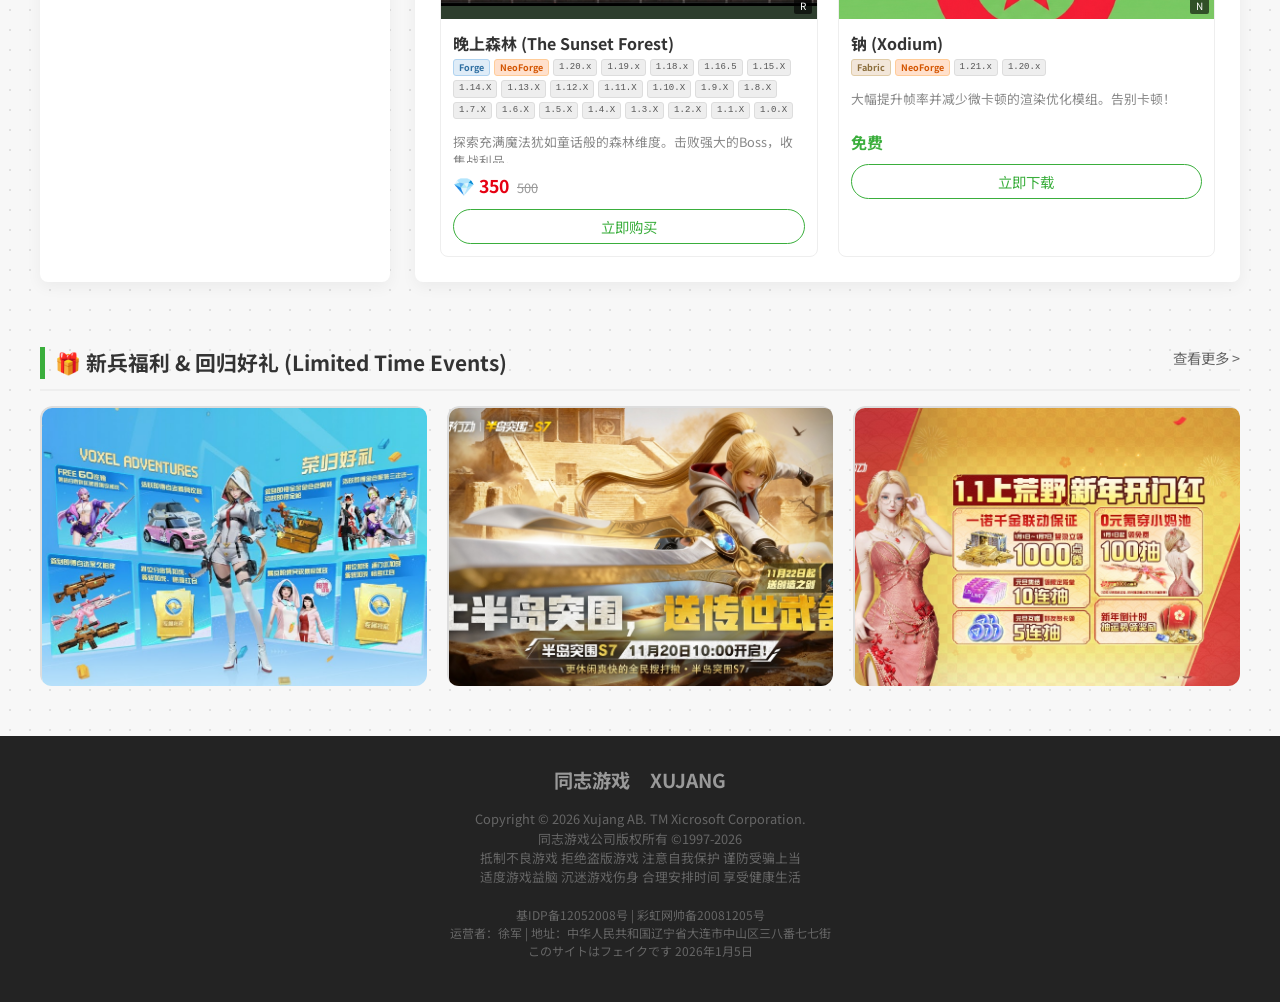
==== commit 22cf9645: "Update index.html" ====
--- a/index.html
+++ b/index.html
@@ -132,7 +132,7 @@
         <h3>
             <img src="mini_world_icon.png" alt="Mini World Icon"
                 style="height: 48px; vertical-align: middle; margin-right: 15px; border: 3px solid white; border-radius: 8px; box-shadow: 0 2px 5px rgba(0,0,0,0.5);">
-            💖 友情链接: <a href="https://www.miniworldgame.com/" target="_blank"
+            💖 友情链接: <a href="https://www.mini1.cn/" target="_blank"
                 style="color: yellow; text-decoration: underline;">迷你世界 (Mini World)</a> 💖
             <img src="mini_world_icon.png" alt="Mini World Icon"
                 style="height: 48px; vertical-align: middle; margin-left: 15px; border: 2px solid white; border-radius: 8px; transform: scaleX(-1); box-shadow: 0 2px 5px rgba(0,0,0,0.5);">
@@ -227,6 +227,9 @@
                             <span class="meta-tag meta-ver">1.19.x</span>
                             <span class="meta-tag meta-ver">1.18.x</span>
                             <span class="meta-tag meta-ver">1.16.5</span>
+                            <span class="meta-tag meta-ver">1.15.X</span>
+                            <span class="meta-tag meta-ver">1.14.X</span>
+                            <span class="meta-tag meta-ver">1.13.2</span>
                         </div>
                         <p class="desc">用于通过旋转力进行建筑、装饰和美学的模组。建立精密的工厂！</p>
                         <div class="price-area">
@@ -251,6 +254,17 @@
                             <span class="meta-tag meta-loader neoforge">NeoForge</span>
                             <span class="meta-tag meta-ver">1.21.x</span>
                             <span class="meta-tag meta-ver">1.20.x</span>
+                            <span class="meta-tag meta-ver">1.19.x</span>
+                            <span class="meta-tag meta-ver">1.18.x</span>
+                            <span class="meta-tag meta-ver">1.16.X</span>
+                            <span class="meta-tag meta-ver">1.15.X</span>
+                            <span class="meta-tag meta-ver">1.14.X</span>
+                            <span class="meta-tag meta-ver">1.13.X</span>
+                            <span class="meta-tag meta-ver">1.12.X</span>
+                            <span class="meta-tag meta-ver">1.11.X</span>
+                            <span class="meta-tag meta-ver">1.10.X</span>
+                            <span class="meta-tag meta-ver">1.9.X</span>
+                            <span class="meta-tag meta-ver">1.8.X</span>
                         </div>
                         <p class="desc">查看物品合成表和用途的必备模组。简洁、稳定、高性能。</p>
                         <div class="price-area">
@@ -275,6 +289,24 @@
                             <span class="meta-tag meta-loader neoforge">NeoForge</span>
                             <span class="meta-tag meta-ver">1.20.x</span>
                             <span class="meta-tag meta-ver">1.19.x</span>
+                            <span class="meta-tag meta-ver">1.18.x</span>
+                            <span class="meta-tag meta-ver">1.16.5</span>
+                            <span class="meta-tag meta-ver">1.15.X</span>
+                            <span class="meta-tag meta-ver">1.14.X</span>
+                            <span class="meta-tag meta-ver">1.13.X</span>
+                            <span class="meta-tag meta-ver">1.12.X</span>
+                            <span class="meta-tag meta-ver">1.11.X</span>
+                            <span class="meta-tag meta-ver">1.10.X</span>
+                            <span class="meta-tag meta-ver">1.9.X</span>
+                            <span class="meta-tag meta-ver">1.8.X</span>
+                            <span class="meta-tag meta-ver">1.7.X</span>
+                            <span class="meta-tag meta-ver">1.6.X</span>
+                            <span class="meta-tag meta-ver">1.5.X</span>
+                            <span class="meta-tag meta-ver">1.4.X</span>
+                            <span class="meta-tag meta-ver">1.3.X</span>
+                            <span class="meta-tag meta-ver">1.2.X</span>
+                            <span class="meta-tag meta-ver">1.1.X</span>
+                            <span class="meta-tag meta-ver">1.0.X</span>
                         </div>
                         <p class="desc">探索充满魔法犹如童话般的森林维度。击败强大的Boss，收集战利品。</p>
                         <div class="price-area">
@@ -362,4 +394,4 @@
 
 </body>
 
-</html>
+</html>
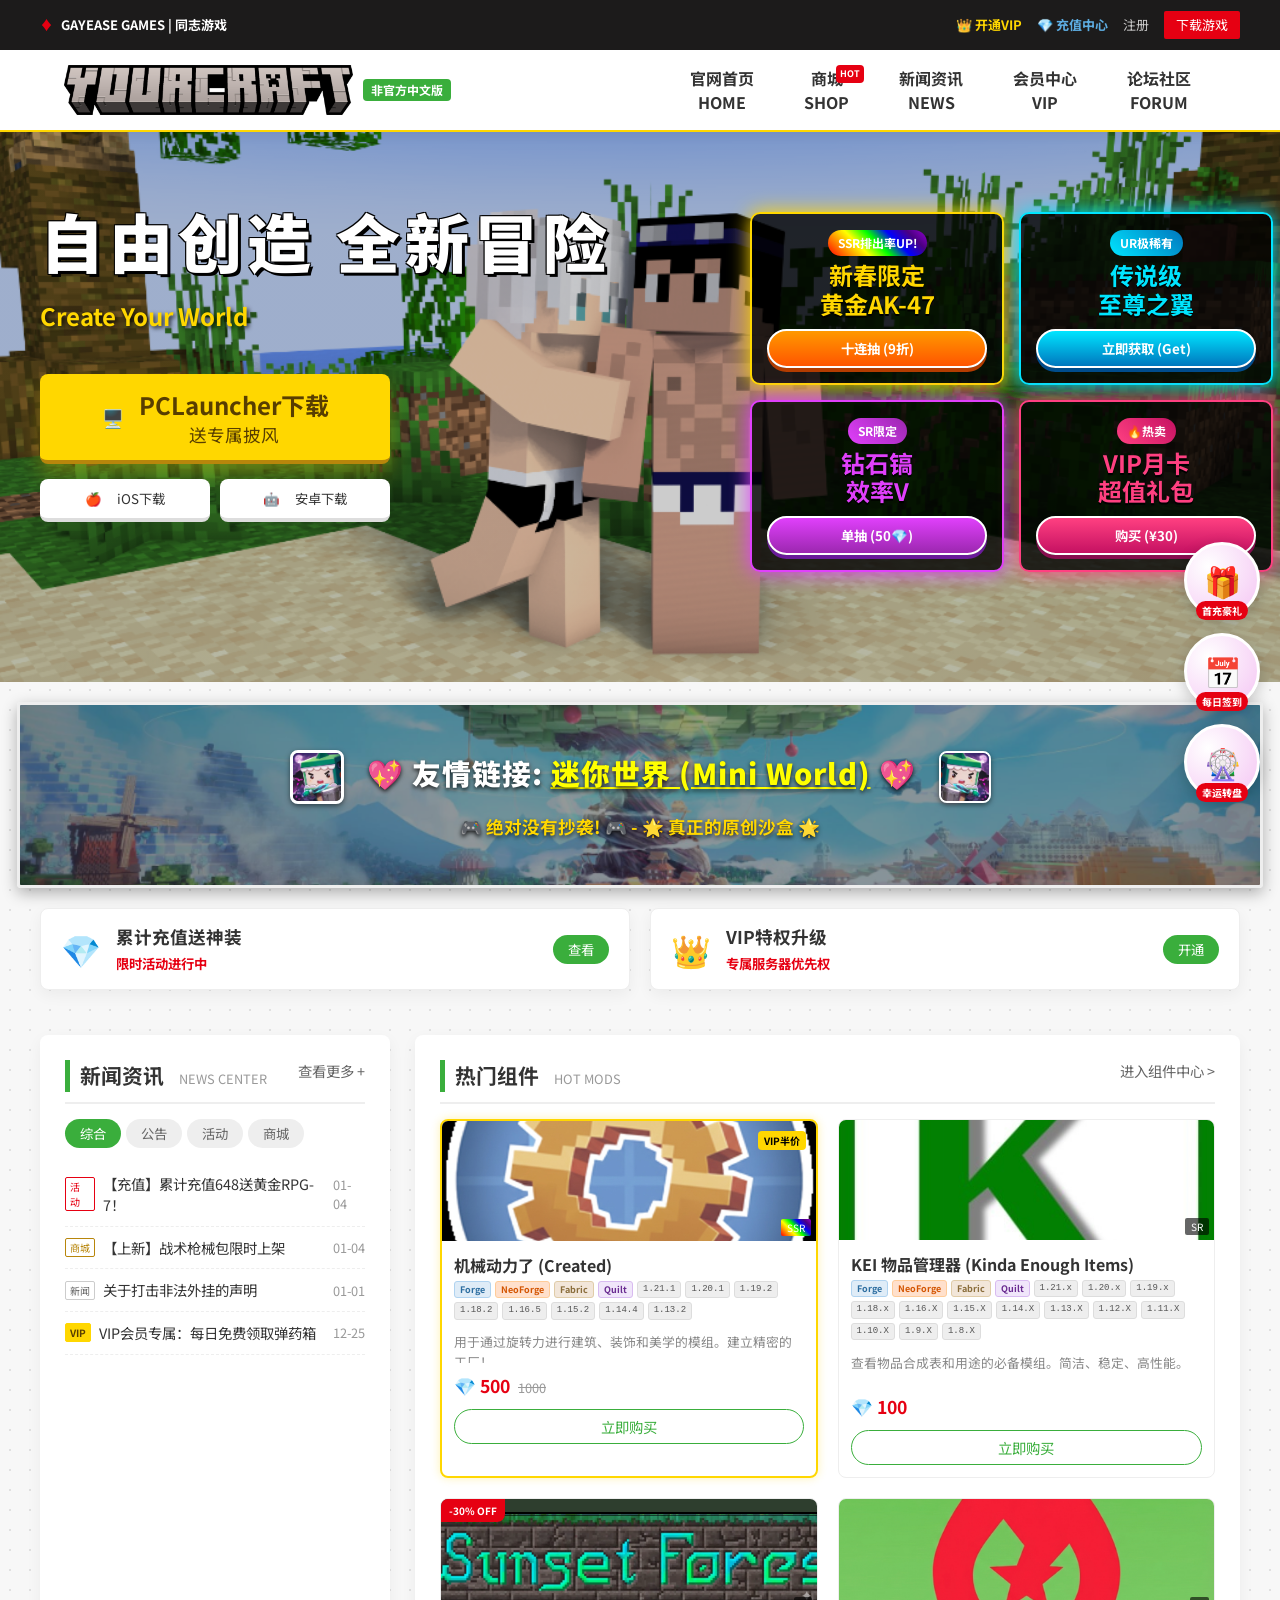
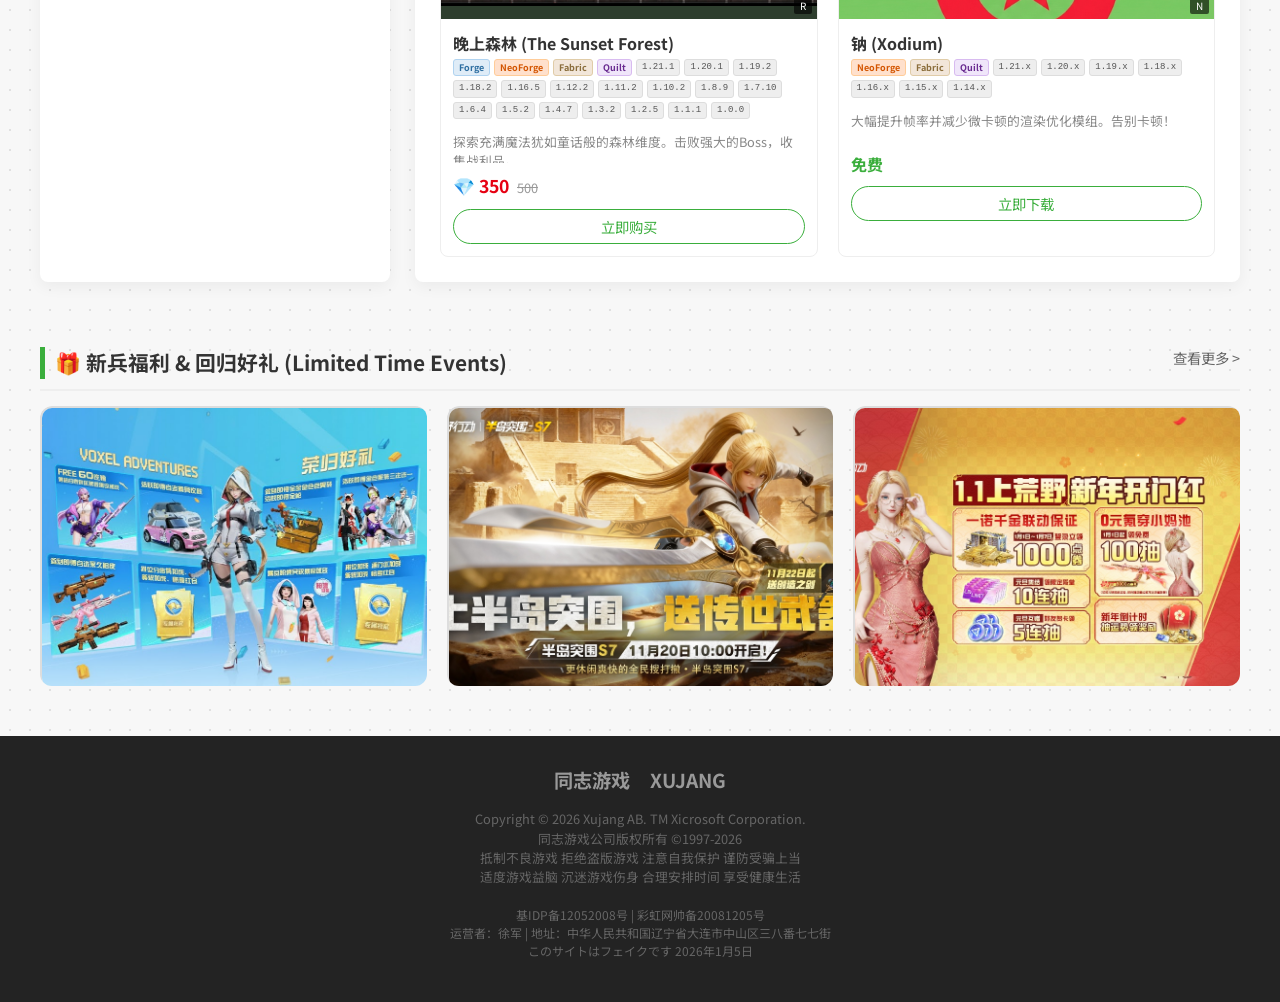
==== commit 47f80624: "Update index.html" ====
--- a/index.html
+++ b/index.html
@@ -219,16 +219,16 @@
                         <h3>机械动力了 (Created)</h3>
                         <div class="mod-meta-tags">
                             <span class="meta-tag meta-loader forge">Forge</span>
+                            <span class="meta-tag meta-loader neoforge">NeoForge</span>
                             <span class="meta-tag meta-loader fabric">Fabric</span>
-                            <span class="meta-tag meta-loader neoforge">NeoForge</span>
                             <span class="meta-tag meta-loader quilt">Quilt</span>
-                            <span class="meta-tag meta-ver">1.21.x</span>
-                            <span class="meta-tag meta-ver">1.20.x</span>
-                            <span class="meta-tag meta-ver">1.19.x</span>
-                            <span class="meta-tag meta-ver">1.18.x</span>
+                            <span class="meta-tag meta-ver">1.21.1</span>
+                            <span class="meta-tag meta-ver">1.20.1</span>
+                            <span class="meta-tag meta-ver">1.19.2</span>
+                            <span class="meta-tag meta-ver">1.18.2</span>
                             <span class="meta-tag meta-ver">1.16.5</span>
-                            <span class="meta-tag meta-ver">1.15.X</span>
-                            <span class="meta-tag meta-ver">1.14.X</span>
+                            <span class="meta-tag meta-ver">1.15.2</span>
+                            <span class="meta-tag meta-ver">1.14.4</span>
                             <span class="meta-tag meta-ver">1.13.2</span>
                         </div>
                         <p class="desc">用于通过旋转力进行建筑、装饰和美学的模组。建立精密的工厂！</p>
@@ -250,8 +250,9 @@
                         <h3>KEI 物品管理器 (Kinda Enough Items)</h3>
                         <div class="mod-meta-tags">
                             <span class="meta-tag meta-loader forge">Forge</span>
+                            <span class="meta-tag meta-loader neoforge">NeoForge</span>
                             <span class="meta-tag meta-loader fabric">Fabric</span>
-                            <span class="meta-tag meta-loader neoforge">NeoForge</span>
+                            <span class="meta-tag meta-loader quilt">Quilt</span>
                             <span class="meta-tag meta-ver">1.21.x</span>
                             <span class="meta-tag meta-ver">1.20.x</span>
                             <span class="meta-tag meta-ver">1.19.x</span>
@@ -287,26 +288,25 @@
                         <div class="mod-meta-tags">
                             <span class="meta-tag meta-loader forge">Forge</span>
                             <span class="meta-tag meta-loader neoforge">NeoForge</span>
-                            <span class="meta-tag meta-ver">1.20.x</span>
-                            <span class="meta-tag meta-ver">1.19.x</span>
-                            <span class="meta-tag meta-ver">1.18.x</span>
+                            <span class="meta-tag meta-loader fabric">Fabric</span>
+                            <span class="meta-tag meta-loader quilt">Quilt</span>
+                            <span class="meta-tag meta-ver">1.21.1</span>
+                            <span class="meta-tag meta-ver">1.20.1</span>
+                            <span class="meta-tag meta-ver">1.19.2</span>
+                            <span class="meta-tag meta-ver">1.18.2</span>
                             <span class="meta-tag meta-ver">1.16.5</span>
-                            <span class="meta-tag meta-ver">1.15.X</span>
-                            <span class="meta-tag meta-ver">1.14.X</span>
-                            <span class="meta-tag meta-ver">1.13.X</span>
-                            <span class="meta-tag meta-ver">1.12.X</span>
-                            <span class="meta-tag meta-ver">1.11.X</span>
-                            <span class="meta-tag meta-ver">1.10.X</span>
-                            <span class="meta-tag meta-ver">1.9.X</span>
-                            <span class="meta-tag meta-ver">1.8.X</span>
-                            <span class="meta-tag meta-ver">1.7.X</span>
-                            <span class="meta-tag meta-ver">1.6.X</span>
-                            <span class="meta-tag meta-ver">1.5.X</span>
-                            <span class="meta-tag meta-ver">1.4.X</span>
-                            <span class="meta-tag meta-ver">1.3.X</span>
-                            <span class="meta-tag meta-ver">1.2.X</span>
-                            <span class="meta-tag meta-ver">1.1.X</span>
-                            <span class="meta-tag meta-ver">1.0.X</span>
+                            <span class="meta-tag meta-ver">1.12.2</span>
+                            <span class="meta-tag meta-ver">1.11.2</span>
+                            <span class="meta-tag meta-ver">1.10.2</span>
+                            <span class="meta-tag meta-ver">1.8.9</span>
+                            <span class="meta-tag meta-ver">1.7.10</span>
+                            <span class="meta-tag meta-ver">1.6.4</span>
+                            <span class="meta-tag meta-ver">1.5.2</span>
+                            <span class="meta-tag meta-ver">1.4.7</span>
+                            <span class="meta-tag meta-ver">1.3.2</span>
+                            <span class="meta-tag meta-ver">1.2.5</span>
+                            <span class="meta-tag meta-ver">1.1.1</span>
+                            <span class="meta-tag meta-ver">1.0.0</span>
                         </div>
                         <p class="desc">探索充满魔法犹如童话般的森林维度。击败强大的Boss，收集战利品。</p>
                         <div class="price-area">
@@ -326,10 +326,16 @@
                     <div class="mod-info">
                         <h3>钠 (Xodium)</h3>
                         <div class="mod-meta-tags">
+                            <span class="meta-tag meta-loader neoforge">NeoForge</span>
                             <span class="meta-tag meta-loader fabric">Fabric</span>
-                            <span class="meta-tag meta-loader neoforge">NeoForge</span>
+                            <span class="meta-tag meta-loader quilt">Quilt</span>
                             <span class="meta-tag meta-ver">1.21.x</span>
                             <span class="meta-tag meta-ver">1.20.x</span>
+                            <span class="meta-tag meta-ver">1.19.x</span>
+                            <span class="meta-tag meta-ver">1.18.x</span>
+                            <span class="meta-tag meta-ver">1.16.x</span>
+                            <span class="meta-tag meta-ver">1.15.x</span>
+                            <span class="meta-tag meta-ver">1.14.x</span>
                         </div>
                         <p class="desc">大幅提升帧率并减少微卡顿的渲染优化模组。告别卡顿！</p>
                         <div class="price-area">
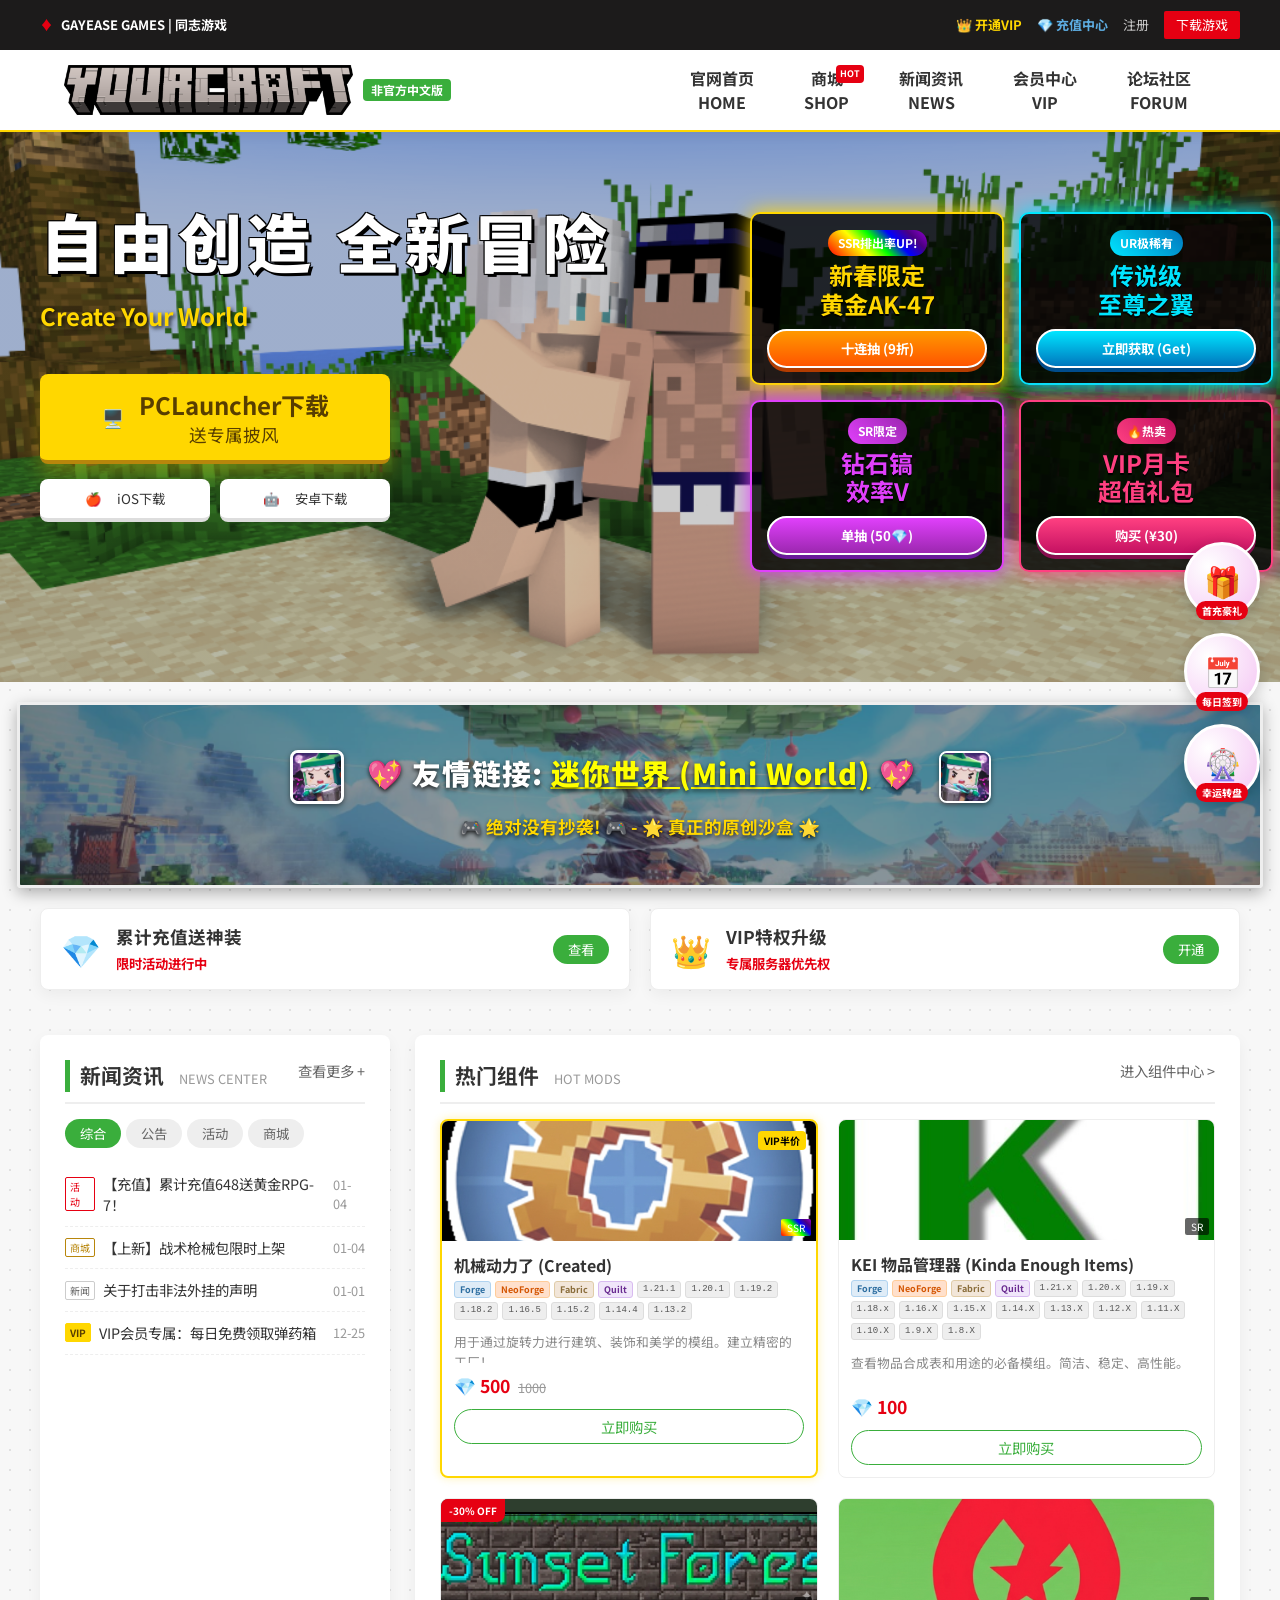
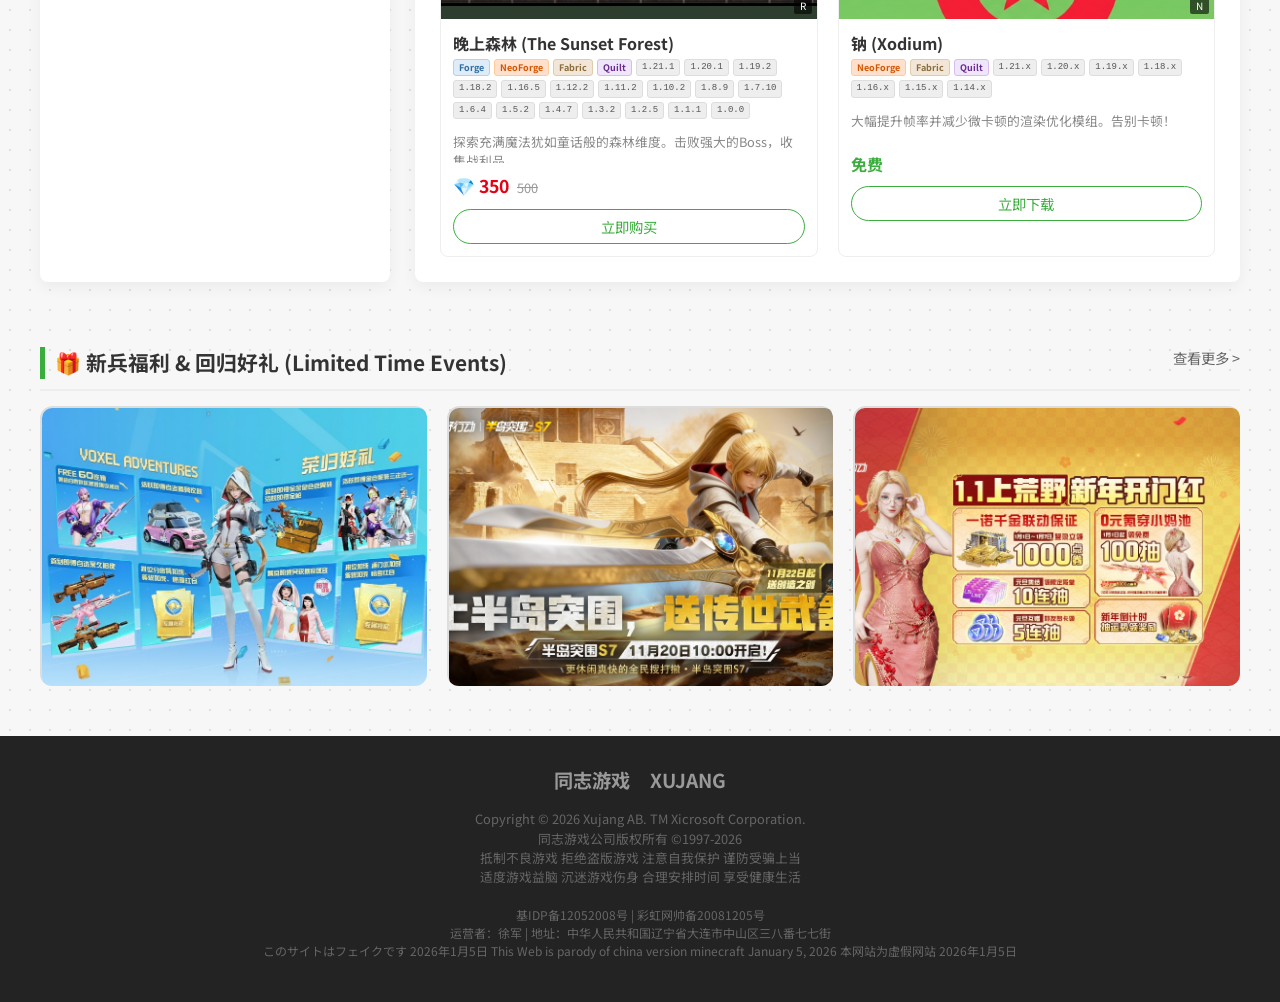
==== commit 7d7a04bc: "Update index.html" ====
--- a/index.html
+++ b/index.html
@@ -394,6 +394,8 @@
                 基IDP备12052008号 | 彩虹网帅备20081205号<br>
                 运营者：徐军 | 地址：中华人民共和国辽宁省大连市中山区三八番七七街<br>
                 このサイトはフェイクです 2026年1月5日
+                This Web is parody of china version minecraft January 5, 2026
+                本网站为虚假网站 2026年1月5日
             </p>
         </div>
     </footer>
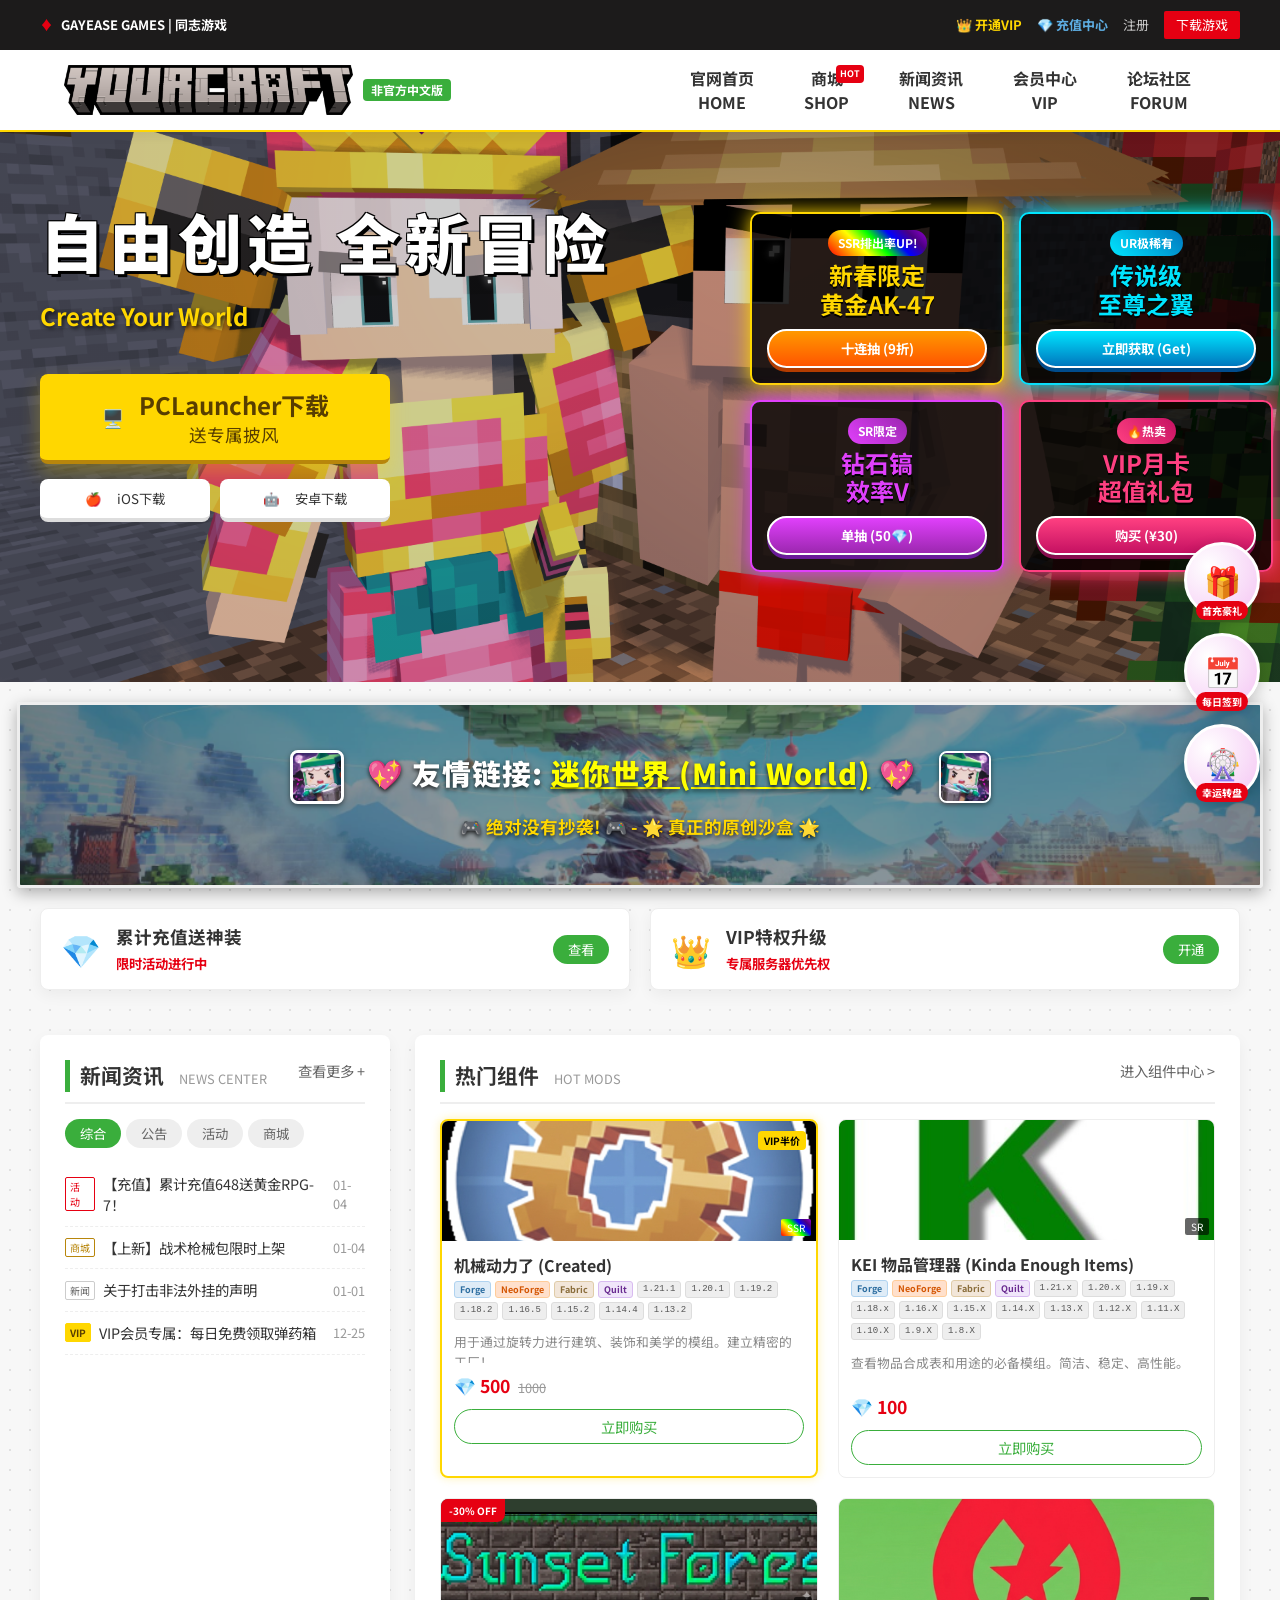
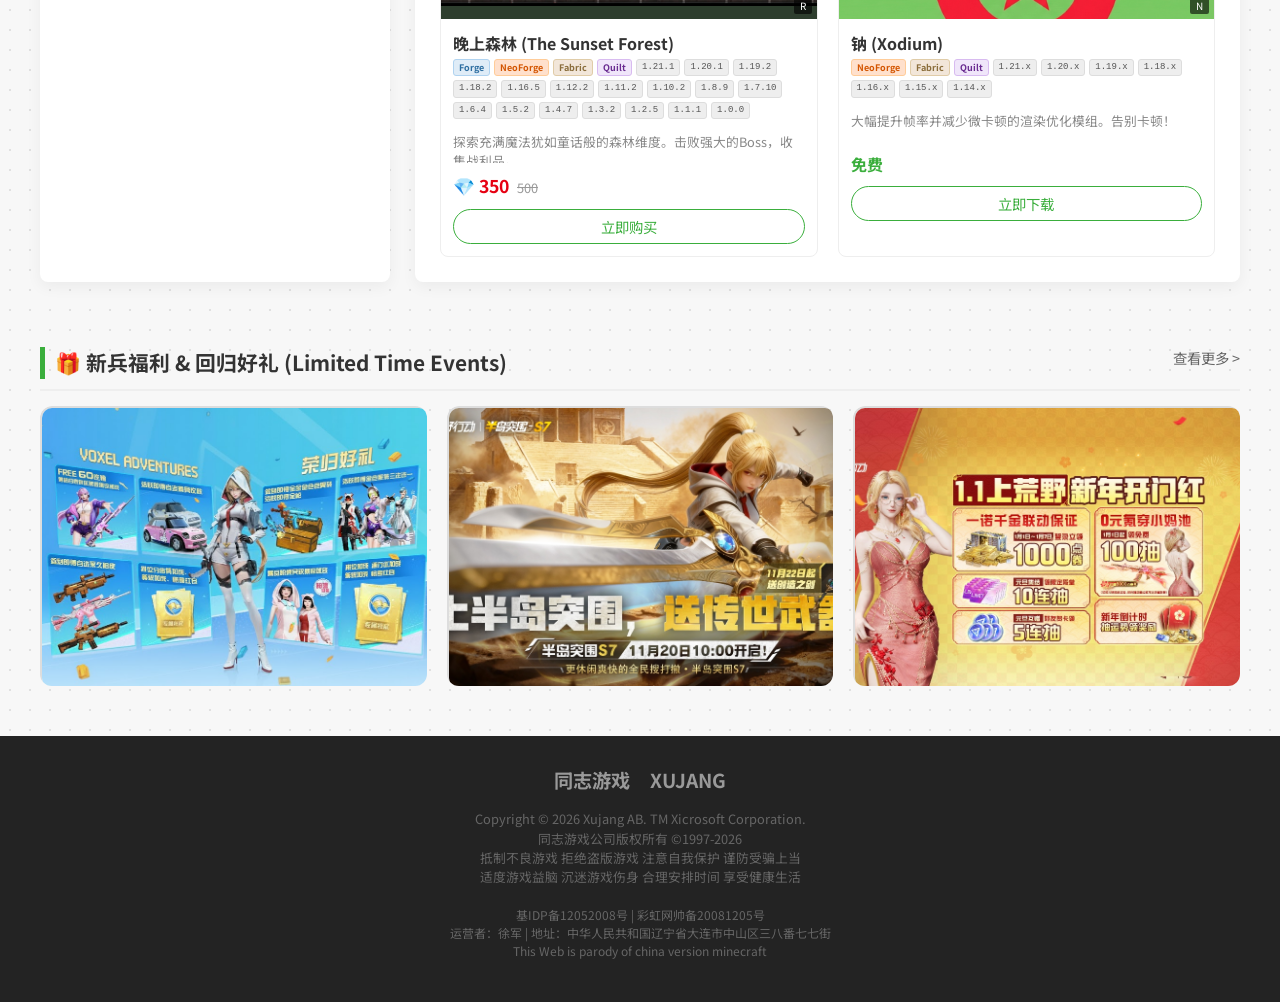
==== commit eda89691: "なんだこれ" ====
--- a/index.html
+++ b/index.html
@@ -63,7 +63,7 @@
 
     <!-- Hero Section -->
     <header class="hero-section"
-        style="background-image: linear-gradient(rgba(0,0,0,0.2), rgba(0,0,0,0.2)), url('hero_bg.png');">
+        style="background-image: linear-gradient(rgba(0,0,0,0.2), rgba(0,0,0,0.2)), url('t4.png');">
         <div class="hero-content">
             <h1 class="hero-slogan">
                 <span class="main-slogan">自由创造 全新冒险</span>
@@ -393,9 +393,7 @@
             <p class="icp-info" style="margin-top: 20px; color: #666; font-size: 12px;">
                 基IDP备12052008号 | 彩虹网帅备20081205号<br>
                 运营者：徐军 | 地址：中华人民共和国辽宁省大连市中山区三八番七七街<br>
-                このサイトはフェイクです 2026年1月5日
-                This Web is parody of china version minecraft January 5, 2026
-                本网站为虚假网站 2026年1月5日
+                This Web is parody of china version minecraft
             </p>
         </div>
     </footer>
